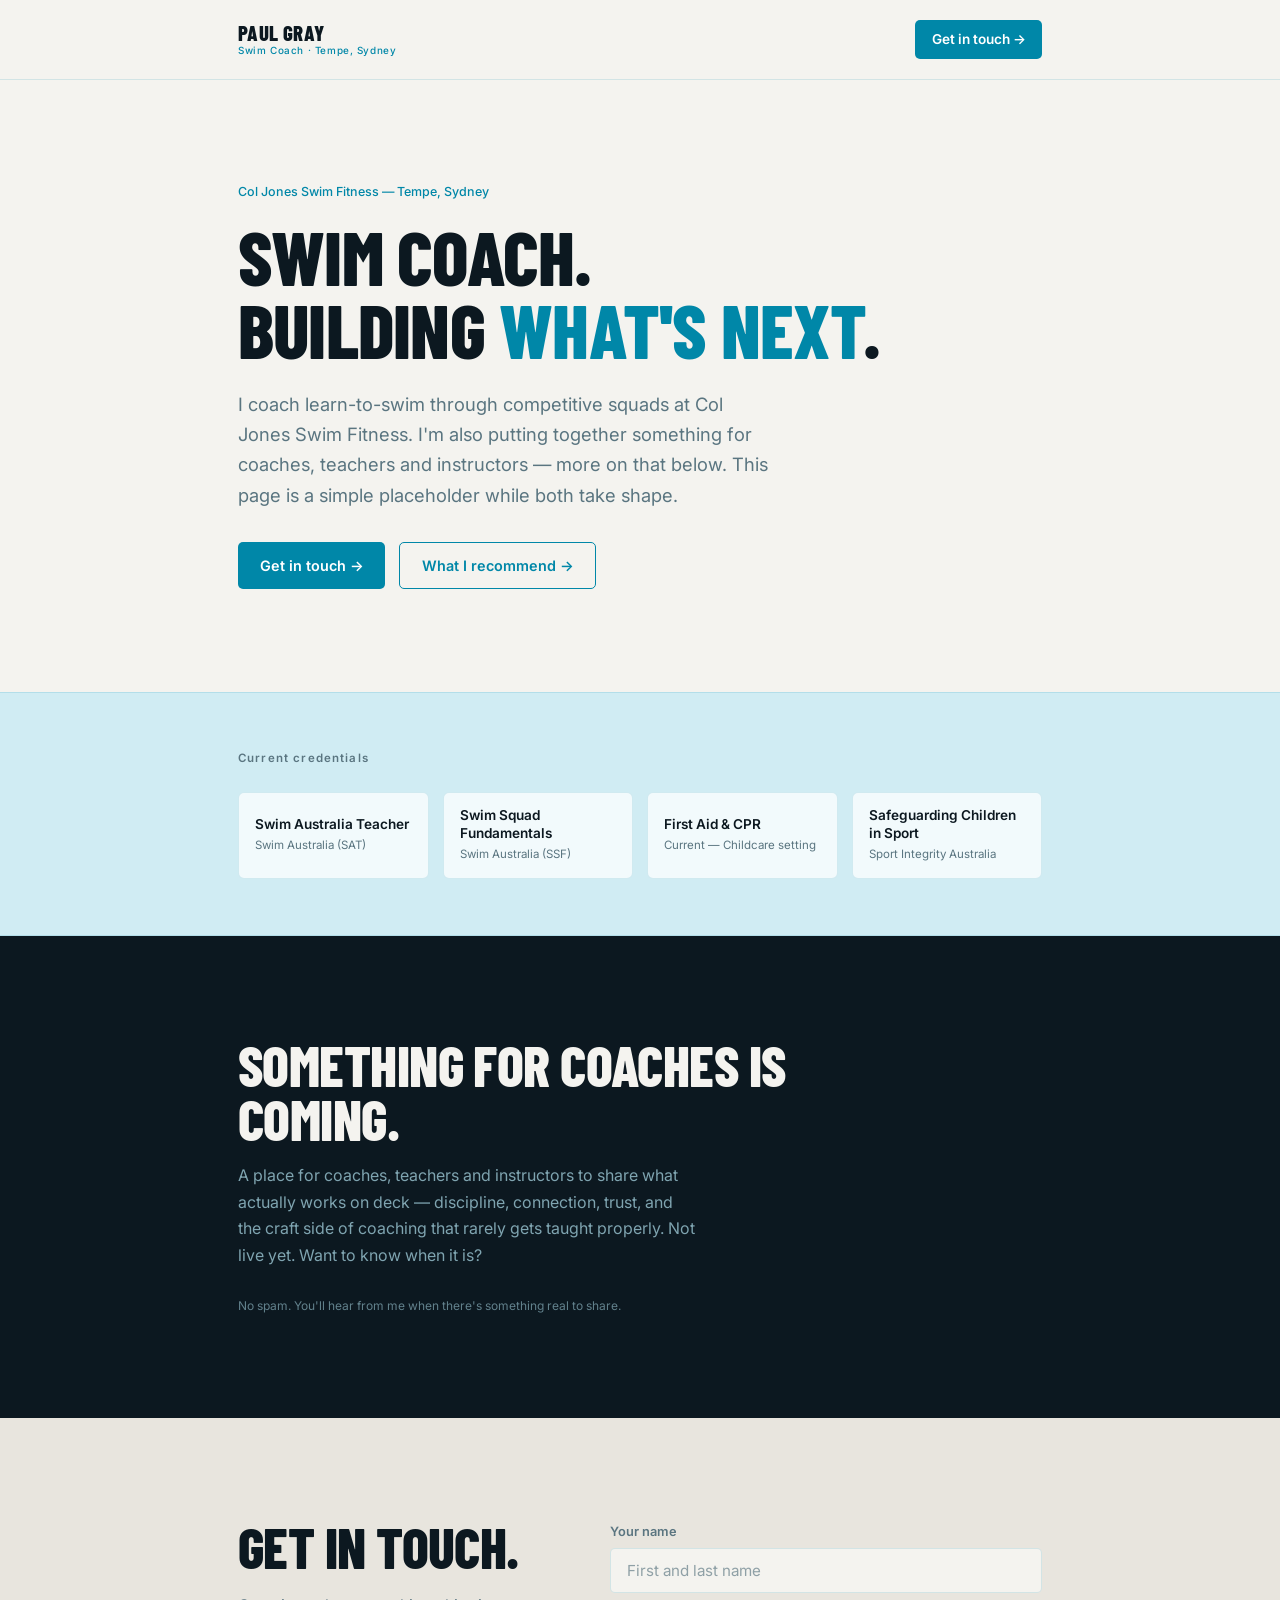
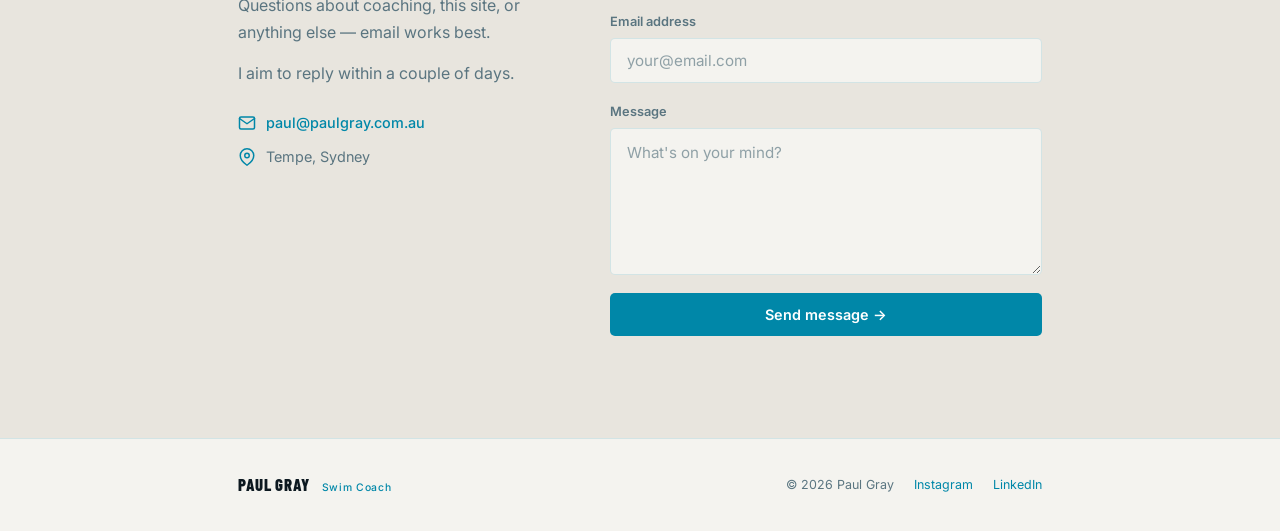
==== index.html @ 5a9e6b8a "Initial commit 🤖 Generated with [Claude Code](https://claude.com/claude-code)  Co-Authored-By: Claud" ====
<!DOCTYPE html>
<html lang="en">
<head>
  <meta charset="UTF-8">
  <meta name="viewport" content="width=device-width, initial-scale=1.0">
  <meta name="description" content="Paul Gray — swim coach at Col Jones Swim Fitness, Tempe, Sydney. Get in touch, or find out about a coach community in the works.">
  <meta name="theme-color" content="#F4F3EF" media="(prefers-color-scheme: light)">
  <meta name="theme-color" content="#0C1820" media="(prefers-color-scheme: dark)">
  <title>Paul Gray | Swim Coach · Tempe, Sydney</title>
  <link rel="preconnect" href="https://fonts.googleapis.com">
  <link rel="preconnect" href="https://fonts.gstatic.com" crossorigin>
  <link href="https://fonts.googleapis.com/css2?family=Barlow+Condensed:wght@700;800&family=Inter:ital,wght@0,400;0,500;0,600;1,400&display=swap" rel="stylesheet">
  <link rel="stylesheet" href="style.css">
</head>
<body>

  <header class="nav" role="banner">
    <div class="container nav__inner">
      <a href="index.html" class="nav__logo" aria-label="Paul Gray — home">
        Paul Gray
        <span>Swim Coach · Tempe, Sydney</span>
      </a>
      <a href="#contact" class="btn btn--primary nav__cta">Get in touch →</a>
    </div>
  </header>

  <main>

    <!-- HERO -->
    <section class="hero" aria-label="Introduction">
      <div class="container">
        <p class="hero__eyebrow">Col Jones Swim Fitness — Tempe, Sydney</p>
        <h1 class="hero__headline">Swim coach.<br>Building <em>what's next</em>.</h1>
        <p class="hero__body">
          I coach learn-to-swim through competitive squads at Col Jones Swim Fitness.
          I'm also putting together something for coaches, teachers and instructors —
          more on that below. This page is a simple placeholder while both take shape.
        </p>
        <div class="hero__actions">
          <a href="#contact" class="btn btn--primary">Get in touch →</a>
          <a href="resources.html" class="btn btn--ghost">What I recommend →</a>
        </div>
      </div>
    </section>

    <!-- CREDENTIALS -->
    <section class="credentials" aria-labelledby="cred-heading">
      <div class="container">
        <p id="cred-heading" class="section-label">Current credentials</p>
        <ul class="credentials__grid" role="list">
          <li class="cred-badge">
            <div>
              <strong class="cred-badge__name">Swim Australia Teacher</strong>
              <span class="cred-badge__issuer">Swim Australia (SAT)</span>
            </div>
          </li>
          <li class="cred-badge">
            <div>
              <strong class="cred-badge__name">Swim Squad Fundamentals</strong>
              <span class="cred-badge__issuer">Swim Australia (SSF)</span>
            </div>
          </li>
          <li class="cred-badge">
            <div>
              <strong class="cred-badge__name">First Aid &amp; CPR</strong>
              <span class="cred-badge__issuer">Current — Childcare setting</span>
            </div>
          </li>
          <li class="cred-badge">
            <div>
              <strong class="cred-badge__name">Safeguarding Children in Sport</strong>
              <span class="cred-badge__issuer">Sport Integrity Australia</span>
            </div>
          </li>
        </ul>
      </div>
    </section>

    <!-- COACH COMMUNITY TEASER -->
    <section class="teaser" id="notify" aria-label="Coach community notice">
      <div class="container">
        <h2 class="teaser__heading">Something for coaches is coming.</h2>
        <p class="teaser__sub">
          A place for coaches, teachers and instructors to share what actually works
          on deck — discipline, connection, trust, and the craft side of coaching that
          rarely gets taught properly. Not live yet. Want to know when it is?
        </p>

        <!--
          CONVERTKIT — WAITLIST FORM
          Create a separate form in ConvertKit (distinct from your newsletter form)
          and tag subscribers "waitlist" so you can message them separately later.
          Swap the data-uid below for that form's embed code.
        -->
        <script async data-uid="REPLACE_WITH_WAITLIST_FORM_UID" src="https://paulgray.kit.com/REPLACE_WITH_WAITLIST_FORM_UID/index.js"></script>

        <p class="teaser__note">No spam. You'll hear from me when there's something real to share.</p>
      </div>
    </section>

    <!-- CONTACT -->
    <section class="contact" id="contact" aria-labelledby="contact-heading">
      <div class="container contact__inner">

        <div class="contact__info">
          <h2 id="contact-heading">Get in touch.</h2>
          <p>Questions about coaching, this site, or anything else — email works best.</p>
          <p>I aim to reply within a couple of days.</p>
          <div class="contact__details">
            <div class="contact__detail">
              <svg viewBox="0 0 24 24" fill="none" stroke="currentColor" stroke-width="2" stroke-linecap="round" stroke-linejoin="round" aria-hidden="true">
                <path d="M4 4h16c1.1 0 2 .9 2 2v12c0 1.1-.9 2-2 2H4c-1.1 0-2-.9-2-2V6c0-1.1.9-2 2-2z"/>
                <polyline points="22,6 12,13 2,6"/>
              </svg>
              <!-- UPDATE: confirm this is the address you want public -->
              <a href="mailto:paul@paulgray.com.au">paul@paulgray.com.au</a>
            </div>
            <div class="contact__detail">
              <svg viewBox="0 0 24 24" fill="none" stroke="currentColor" stroke-width="2" stroke-linecap="round" stroke-linejoin="round" aria-hidden="true">
                <path d="M21 10c0 7-9 13-9 13s-9-6-9-13a9 9 0 0 1 18 0z"/>
                <circle cx="12" cy="10" r="3"/>
              </svg>
              Tempe, Sydney
            </div>
          </div>
        </div>

        <div class="contact__form-wrapper">
          <form class="contact-form" id="contactForm">
            <!-- WEB3FORMS — replace with your real access key from web3forms.com -->
            <input type="hidden" name="access_key" value="REPLACE_WITH_WEB3FORMS_ACCESS_KEY">
            <input type="hidden" name="subject" value="New enquiry from paulgray.com.au">
            <input type="hidden" name="from_name" value="Paul Gray site — contact form">

            <!-- Honeypot: real users never fill this in; bots often do -->
            <input type="checkbox" name="botcheck" class="form-honeypot" tabindex="-1" autocomplete="off">

            <div class="form-row">
              <label class="form-label" for="cf-name">Your name</label>
              <input type="text" id="cf-name" name="name" placeholder="First and last name" required>
            </div>

            <div class="form-row">
              <label class="form-label" for="cf-email">Email address</label>
              <input type="email" id="cf-email" name="email" placeholder="your@email.com" required>
            </div>

            <div class="form-row">
              <label class="form-label" for="cf-message">Message</label>
              <textarea id="cf-message" name="message" rows="5" placeholder="What's on your mind?" required></textarea>
            </div>

            <!--
              CAPTCHA (optional but requested): in your Web3Forms dashboard, open this
              form's settings and enable "hCaptcha". Once enabled, uncomment the two
              lines below — Web3Forms injects the widget automatically via this script.
            -->
            <!-- <script src="https://web3forms.com/client/script.js" async defer></script> -->
            <!-- <div class="h-captcha" data-captcha="true"></div> -->

            <button type="submit" class="btn btn--primary btn--full">Send message →</button>
          </form>
        </div>

      </div>
    </section>

  </main>

  <footer class="footer" role="contentinfo">
    <div class="container footer__inner">
      <p class="footer__logo">PAUL GRAY <span>Swim Coach</span></p>
      <p class="footer__meta">
        <span>© 2026 Paul Gray</span>
        <!-- UPDATE: swap # for real profile URLs -->
        <a href="#" target="_blank" rel="noopener noreferrer">Instagram</a>
        <a href="#" target="_blank" rel="noopener noreferrer">LinkedIn</a>
      </p>
    </div>
  </footer>

  <script>
    // Web3Forms — AJAX submit, no page reload
    const contactForm = document.getElementById('contactForm');
    if (contactForm) {
      contactForm.addEventListener('submit', async (e) => {
        e.preventDefault();
        const submitBtn = contactForm.querySelector('[type="submit"]');
        const originalText = submitBtn.textContent;
        submitBtn.textContent = 'Sending…';
        submitBtn.disabled = true;

        const formData = new FormData(contactForm);
        const object = Object.fromEntries(formData);
        const json = JSON.stringify(object);

        try {
          const res = await fetch('https://api.web3forms.com/submit', {
            method: 'POST',
            headers: { 'Content-Type': 'application/json', Accept: 'application/json' },
            body: json
          });
          const result = await res.json();

          if (result.success) {
            contactForm.closest('.contact__form-wrapper').innerHTML =
              '<div class="form-success-block"><p class="form-success">Got it — I\'ll be in touch soon. 👋</p></div>';
          } else {
            throw new Error(result.message || 'Submission failed');
          }
        } catch (err) {
          submitBtn.textContent = originalText;
          submitBtn.disabled = false;
          alert('Something went wrong — please email directly at paul@paulgray.com.au');
        }
      });
    }
  </script>

</body>
</html>
---- style.css ----
/* ============================================================
   PAUL GRAY — HOLDING SITE — style.css
   Standalone stylesheet for the interim homepage, link-in-bio
   and resources pages. Shares design tokens with the main
   paulgray.com.au site but is kept as its own file so nothing
   here ever touches production styles.
   ============================================================ */

*, *::before, *::after {
  box-sizing: border-box;
  margin: 0;
  padding: 0;
}

/* ── Design Tokens (matches brand system) ──────────────────── */
:root {
  --col-paper:        #F4F3EF;
  --col-ink:          #0C1820;
  --col-water:        #0087A8;
  --col-water-hover:  #006888;
  --col-water-light:  #D0ECF3;
  --col-muted:        #5A7580;
  --col-surface:      #E8E5DE;
  --col-border:       rgba(0, 135, 168, 0.14);

  --col-dark-bg:      #0C1820;
  --col-dark-text:    #F4F3EF;
  --col-dark-muted:   #7FA4B0;
  --col-dark-border:  rgba(255, 255, 255, 0.12);
  --col-dark-input:   rgba(255, 255, 255, 0.09);

  --font-display: 'Barlow Condensed', sans-serif;
  --font-body:    'Inter', sans-serif;

  --gutter:    clamp(1.25rem, 5vw, 3rem);
  --section-v: clamp(3.5rem, 8vw, 6.5rem);
  --max-width: 900px;

  --ease-out: cubic-bezier(0.16, 1, 0.3, 1);
}

@media (prefers-color-scheme: dark) {
  :root {
    --col-paper:       #0C1820;
    --col-ink:         #EEF1EE;
    --col-water:       #00B8D9;
    --col-water-hover: #0095B0;
    --col-water-light: #0D2232;
    --col-muted:       #7AA4B0;
    --col-surface:     #131E28;
    --col-border:      rgba(0, 184, 217, 0.18);
    --col-dark-bg:     #162330;
    --col-dark-muted:  #7AA4B0;
  }
}

@media (prefers-reduced-motion: reduce) {
  * { animation-duration: 0.01ms !important; transition-duration: 0.01ms !important; }
}

html { scroll-behavior: smooth; color-scheme: light dark; }

body {
  font-family: var(--font-body);
  font-size: clamp(0.95rem, 1.5vw, 1.05rem);
  line-height: 1.65;
  color: var(--col-ink);
  background-color: var(--col-paper);
  -webkit-font-smoothing: antialiased;
  -moz-osx-font-smoothing: grayscale;
}

img, svg { display: block; max-width: 100%; }
a { color: inherit; }

.container {
  width: 100%;
  max-width: var(--max-width);
  margin-inline: auto;
  padding-inline: var(--gutter);
}

.section-label {
  font-size: 0.72rem;
  font-weight: 600;
  letter-spacing: 0.1em;
  color: var(--col-muted);
  margin-bottom: 1.5rem;
}

.form-honeypot { display: none; }

/* ── Buttons ────────────────────────────────────────────────── */
.btn {
  display: inline-flex;
  align-items: center;
  gap: 0.35em;
  padding: 0.75em 1.5em;
  font-family: var(--font-body);
  font-size: 0.9rem;
  font-weight: 600;
  text-decoration: none;
  border: none;
  border-radius: 5px;
  cursor: pointer;
  white-space: nowrap;
  transition: background-color 0.2s var(--ease-out), color 0.2s var(--ease-out),
    transform 0.15s var(--ease-out), border-color 0.2s var(--ease-out);
}
.btn:focus-visible { outline: 2px solid var(--col-water); outline-offset: 3px; }
.btn--primary { background-color: var(--col-water); color: #fff; }
.btn--primary:hover { background-color: var(--col-water-hover); transform: translateY(-1px); }
.btn--primary:active { transform: translateY(0); }
.btn--ghost { background-color: transparent; color: var(--col-water); border: 1.5px solid var(--col-water); }
.btn--ghost:hover { background-color: var(--col-water); color: #fff; }
.btn--full { width: 100%; justify-content: center; padding-block: 0.9em; }

/* ── Lane rope divider ──────────────────────────────────────── */
.lane-rope { position: relative; width: 100%; height: 22px; margin-block: clamp(2rem, 5vw, 3.5rem); }
.lane-rope::before {
  content: ''; position: absolute; inset-inline: 0; top: 50%; height: 1.5px;
  background: var(--col-water); opacity: 0.3; transform: translateY(-50%);
}
.lane-rope::after {
  content: ''; position: absolute; inset: 0;
  background-image: radial-gradient(circle, var(--col-water) 4.5px, transparent 4.5px);
  background-size: 36px 22px; background-repeat: repeat-x; background-position: 0 50%;
}

/* ── Nav ────────────────────────────────────────────────────── */
.nav {
  border-bottom: 1px solid var(--col-border);
}
.nav__inner {
  display: flex; align-items: center; justify-content: space-between; padding-block: 1.25rem;
}
.nav__logo {
  font-family: var(--font-display); font-size: 1.3rem; font-weight: 800;
  letter-spacing: 0.02em; text-transform: uppercase; text-decoration: none;
  color: var(--col-ink); line-height: 1;
}
.nav__logo span {
  display: block; font-family: var(--font-body); font-size: 0.62rem; font-weight: 500;
  letter-spacing: 0.06em; color: var(--col-water); margin-top: 3px; text-transform: none;
}
.nav__cta { font-size: 0.85rem; padding: 0.6em 1.2em; }

/* ── Hero ───────────────────────────────────────────────────── */
.hero { padding-block: var(--section-v); }
.hero__eyebrow {
  font-size: 0.78rem; font-weight: 500; color: var(--col-water); margin-bottom: 1.1rem;
}
.hero__headline {
  font-family: var(--font-display); font-size: clamp(2.5rem, 8vw, 4.75rem);
  font-weight: 800; line-height: 0.95; letter-spacing: -0.01em; text-transform: uppercase;
  color: var(--col-ink); margin-bottom: 1.5rem;
}
.hero__headline em { font-style: normal; color: var(--col-water); }
.hero__body { max-width: 540px; font-size: clamp(1rem, 2vw, 1.15rem); color: var(--col-muted); margin-bottom: 2rem; }
.hero__actions { display: flex; flex-wrap: wrap; gap: 0.875rem; }

/* ── Credentials strip ──────────────────────────────────────── */
.credentials {
  padding-block: clamp(2.5rem, 5vw, 3.5rem);
  background-color: var(--col-water-light);
  border-top: 1px solid var(--col-border);
  border-bottom: 1px solid var(--col-border);
}
.credentials__grid {
  display: grid; grid-template-columns: repeat(auto-fit, minmax(190px, 1fr));
  gap: 0.875rem; list-style: none;
}
.cred-badge {
  display: flex; align-items: center; gap: 0.75rem; padding: 0.9rem 1rem;
  background: rgba(255, 255, 255, 0.72); border: 1px solid var(--col-border); border-radius: 6px;
}
@media (prefers-color-scheme: dark) { .cred-badge { background: rgba(12, 24, 32, 0.7); } }
.cred-badge__name { display: block; font-size: 0.85rem; font-weight: 600; color: var(--col-ink); line-height: 1.3; }
.cred-badge__issuer { display: block; font-size: 0.72rem; color: var(--col-muted); margin-top: 2px; }

/* ── Teaser (dark strip — coach community notice) ─────────────── */
.teaser { padding-block: var(--section-v); background-color: var(--col-dark-bg); color: var(--col-dark-text); }
@media (prefers-color-scheme: dark) { .teaser { background-color: #0A2030; } }
.teaser__heading {
  font-family: var(--font-display); font-size: clamp(2rem, 6vw, 3.5rem); font-weight: 800;
  text-transform: uppercase; letter-spacing: -0.01em; line-height: 0.95; margin-bottom: 1.1rem; max-width: 560px;
}
.teaser__sub { font-size: 1rem; color: var(--col-dark-muted); max-width: 460px; line-height: 1.65; margin-bottom: 1.75rem; }
.teaser__note { margin-top: 1rem; font-size: 0.75rem; color: var(--col-dark-muted); opacity: 0.75; }

/* ── Contact ────────────────────────────────────────────────── */
.contact { padding-block: var(--section-v); background: var(--col-surface); }
.contact__inner { display: grid; grid-template-columns: 1fr; gap: clamp(2.5rem, 5vw, 4rem); align-items: start; }
@media (min-width: 700px) { .contact__inner { grid-template-columns: 5fr 7fr; } }
.contact__info h2 {
  font-family: var(--font-display); font-size: clamp(2.25rem, 6vw, 3.5rem); font-weight: 800;
  text-transform: uppercase; letter-spacing: -0.01em; line-height: 0.92; color: var(--col-ink); margin-bottom: 1.25rem;
}
.contact__info p { font-size: 1rem; color: var(--col-muted); line-height: 1.7; margin-bottom: 0.85rem; }
.contact__details { margin-top: 1.5rem; display: flex; flex-direction: column; gap: 0.65rem; }
.contact__detail { display: flex; align-items: center; gap: 0.625rem; font-size: 0.9rem; color: var(--col-muted); }
.contact__detail svg { flex-shrink: 0; width: 18px; height: 18px; color: var(--col-water); }
.contact__detail a { color: var(--col-water); text-decoration: none; font-weight: 500; }
.contact__detail a:hover { text-decoration: underline; }

.contact-form { display: flex; flex-direction: column; gap: 1.1rem; }
.form-row { display: flex; flex-direction: column; gap: 0.375rem; }
.form-label { font-size: 0.8rem; font-weight: 600; color: var(--col-muted); }
.contact-form input, .contact-form textarea {
  width: 100%; padding: 0.8em 1em; background: var(--col-paper); border: 1.5px solid var(--col-border);
  border-radius: 5px; font-family: var(--font-body); font-size: 0.95rem; color: var(--col-ink);
  outline: none; transition: border-color 0.2s var(--ease-out); -webkit-appearance: none;
}
@media (prefers-color-scheme: dark) {
  .contact-form input, .contact-form textarea { background: var(--col-dark-bg); border-color: rgba(0, 184, 217, 0.2); }
}
.contact-form input::placeholder, .contact-form textarea::placeholder { color: var(--col-muted); opacity: 0.65; }
.contact-form input:focus, .contact-form textarea:focus { border-color: var(--col-water); }
.contact-form textarea { resize: vertical; min-height: 120px; line-height: 1.6; }
.form-success { font-size: 1rem; color: var(--col-water); font-weight: 500; }
.form-success-block { padding: 1.5rem 0; }

/* ── Footer ─────────────────────────────────────────────────── */
.footer { padding-block: 2rem; border-top: 1px solid var(--col-border); }
.footer__inner { display: flex; flex-wrap: wrap; align-items: center; justify-content: space-between; gap: 0.875rem; }
.footer__logo { font-family: var(--font-display); font-size: 1.05rem; font-weight: 800; text-transform: uppercase; letter-spacing: 0.04em; color: var(--col-ink); }
.footer__logo span { font-family: var(--font-body); font-size: 0.65rem; font-weight: 500; color: var(--col-water); margin-left: 0.5rem; text-transform: none; }
.footer__meta { display: flex; flex-wrap: wrap; gap: 1.25rem; font-size: 0.78rem; color: var(--col-muted); }
.footer__meta a { color: var(--col-water); text-decoration: none; }
.footer__meta a:hover { text-decoration: underline; }

/* ============================================================
   LINK-IN-BIO PAGE
   ============================================================ */
.bio-page { min-height: 100svh; display: flex; align-items: center; }
.bio { width: 100%; max-width: 420px; margin-inline: auto; padding: var(--gutter); text-align: center; }
.bio__avatar {
  width: 88px; height: 88px; border-radius: 50%; object-fit: cover;
  margin-inline: auto; margin-bottom: 1.25rem; border: 2px solid var(--col-water-light);
}
.bio__name {
  font-family: var(--font-display); font-size: 2rem; font-weight: 800; text-transform: uppercase;
  letter-spacing: -0.01em; color: var(--col-ink);
}
.bio__tag { font-size: 0.9rem; color: var(--col-muted); margin-top: 0.35rem; margin-bottom: 2rem; }

.link-list { display: flex; flex-direction: column; gap: 0.75rem; }
.link-item {
  display: flex; align-items: center; justify-content: center; gap: 0.4em;
  padding: 0.95em 1.25em; border-radius: 8px; font-size: 0.95rem; font-weight: 600;
  text-decoration: none; border: 1.5px solid var(--col-border); color: var(--col-ink);
  background: var(--col-surface);
  transition: transform 0.15s var(--ease-out), border-color 0.2s var(--ease-out), background-color 0.2s var(--ease-out);
}
.link-item:hover { transform: translateY(-1px); border-color: var(--col-water); }
.link-item:focus-visible { outline: 2px solid var(--col-water); outline-offset: 2px; }
.link-item--primary { background: var(--col-water); color: #fff; border-color: var(--col-water); }
.link-item--primary:hover { background: var(--col-water-hover); }
.link-item--accent { background: var(--col-dark-bg); color: var(--col-dark-text); border-color: var(--col-dark-bg); }
.link-item--accent:hover { background: #16232e; }

.social-row { display: flex; justify-content: center; gap: 1.25rem; margin-top: 2rem; }
.social-row a {
  display: flex; align-items: center; justify-content: center; width: 38px; height: 38px;
  border-radius: 50%; color: var(--col-muted); transition: color 0.2s, background-color 0.2s;
}
.social-row a:hover { color: var(--col-water); background: var(--col-water-light); }
.social-row svg { width: 19px; height: 19px; }

.bio__footnote { margin-top: 2.5rem; font-size: 0.72rem; color: var(--col-muted); opacity: 0.7; }

/* ============================================================
   RESOURCES PAGE
   ============================================================ */
.resources { padding-block: var(--section-v); }
.resources__header { margin-bottom: clamp(2rem, 5vw, 3rem); }
.resources__header h1 {
  font-family: var(--font-display); font-size: clamp(2.25rem, 6vw, 3.5rem); font-weight: 800;
  text-transform: uppercase; letter-spacing: -0.01em; line-height: 0.95; color: var(--col-ink); margin-bottom: 1rem;
}
.resources__header p { font-size: 1rem; color: var(--col-muted); max-width: 520px; line-height: 1.65; }

.resource-group { margin-bottom: clamp(2rem, 4vw, 3rem); }
.resource-group h2 {
  font-family: var(--font-display); font-size: 1.35rem; font-weight: 800; text-transform: uppercase;
  letter-spacing: 0.01em; color: var(--col-water); margin-bottom: 1rem; padding-bottom: 0.6rem;
  border-bottom: 1px solid var(--col-border);
}
.resource-list { display: flex; flex-direction: column; gap: 0.9rem; }
.resource-item {
  display: flex; flex-wrap: wrap; align-items: baseline; justify-content: space-between; gap: 0.5rem 1rem;
  padding: 0.9rem 1.1rem; background: var(--col-surface); border-radius: 6px;
}
.resource-item__text { flex: 1; min-width: 220px; }
.resource-item__name { font-weight: 600; color: var(--col-ink); font-size: 0.95rem; }
.resource-item__note { display: block; font-size: 0.85rem; color: var(--col-muted); margin-top: 0.15rem; }
.resource-item__link {
  font-size: 0.82rem; font-weight: 600; color: var(--col-water); text-decoration: none; white-space: nowrap;
}
.resource-item__link:hover { text-decoration: underline; }

/* ── Mobile refinements ─────────────────────────────────────── */
@media (max-width: 480px) {
  .hero__actions { flex-direction: column; align-items: stretch; }
  .credentials__grid { grid-template-columns: 1fr; }
  .resource-item { flex-direction: column; align-items: flex-start; }
}
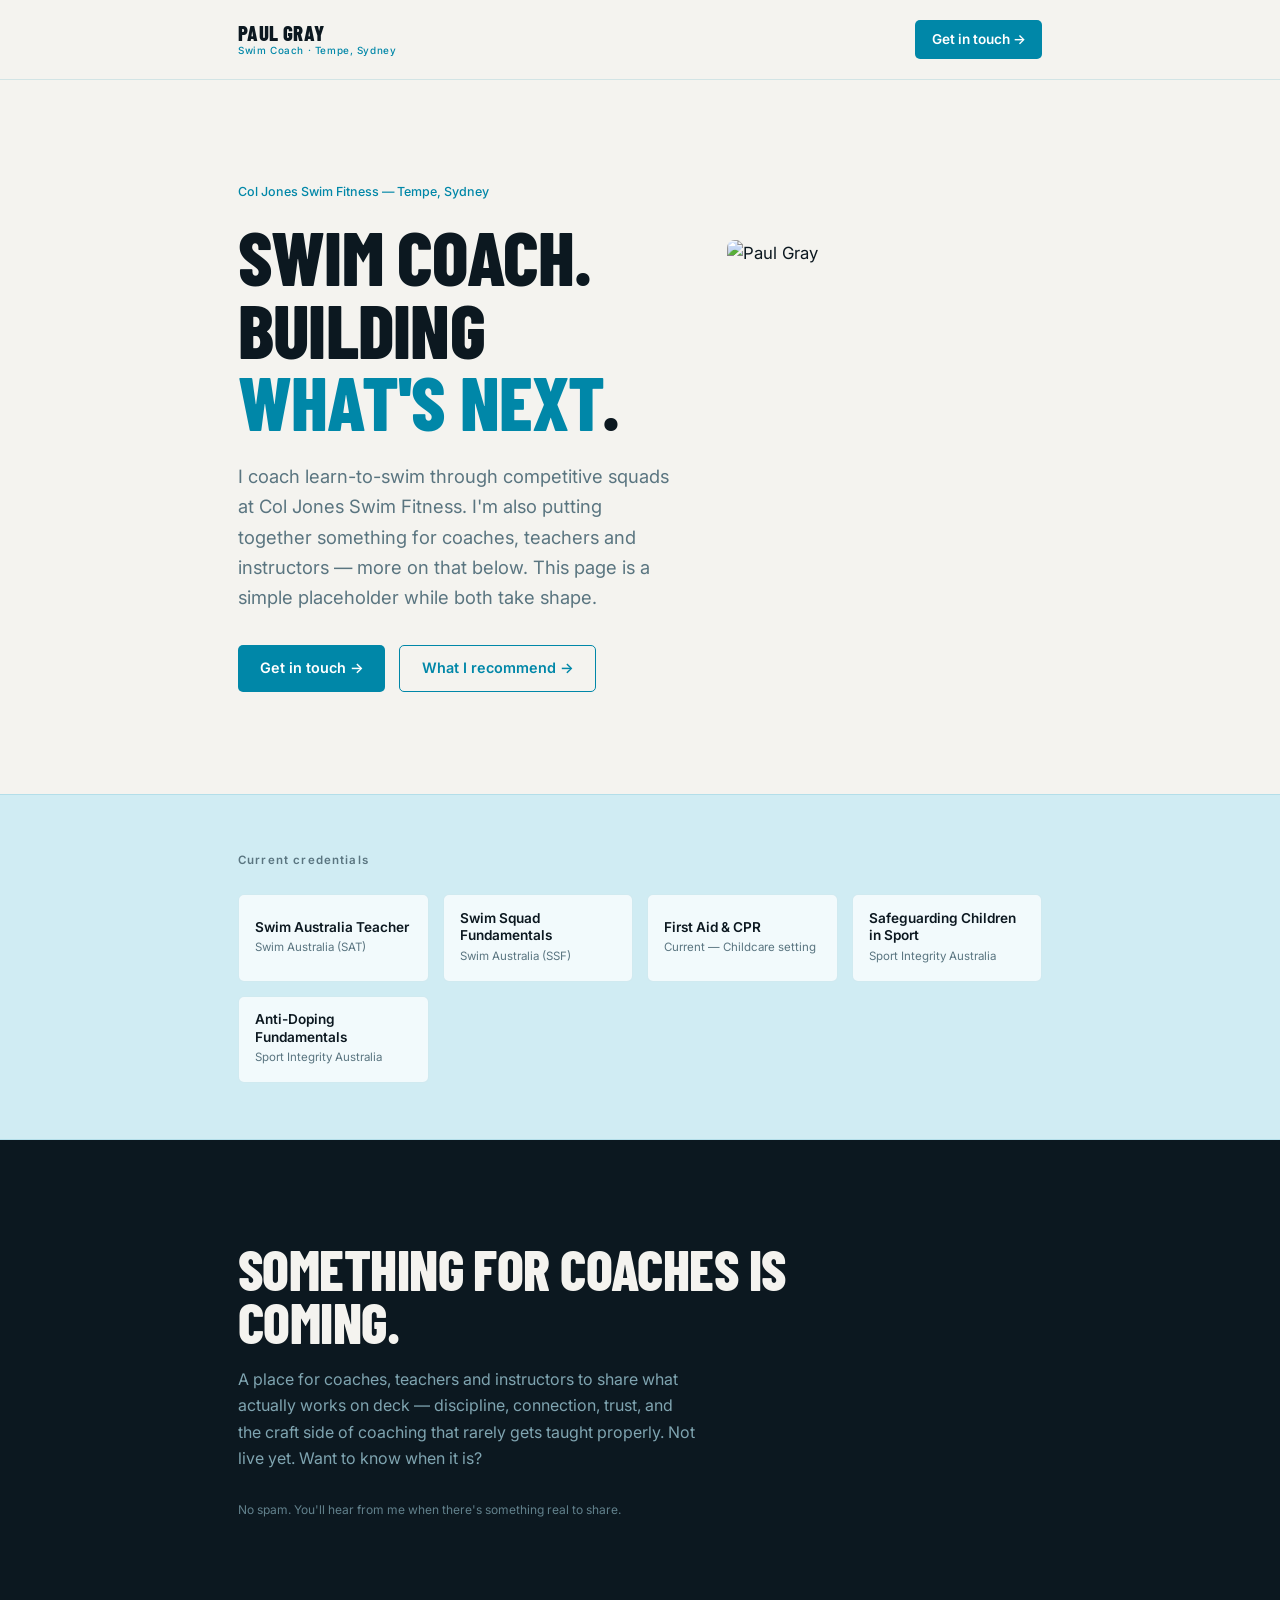
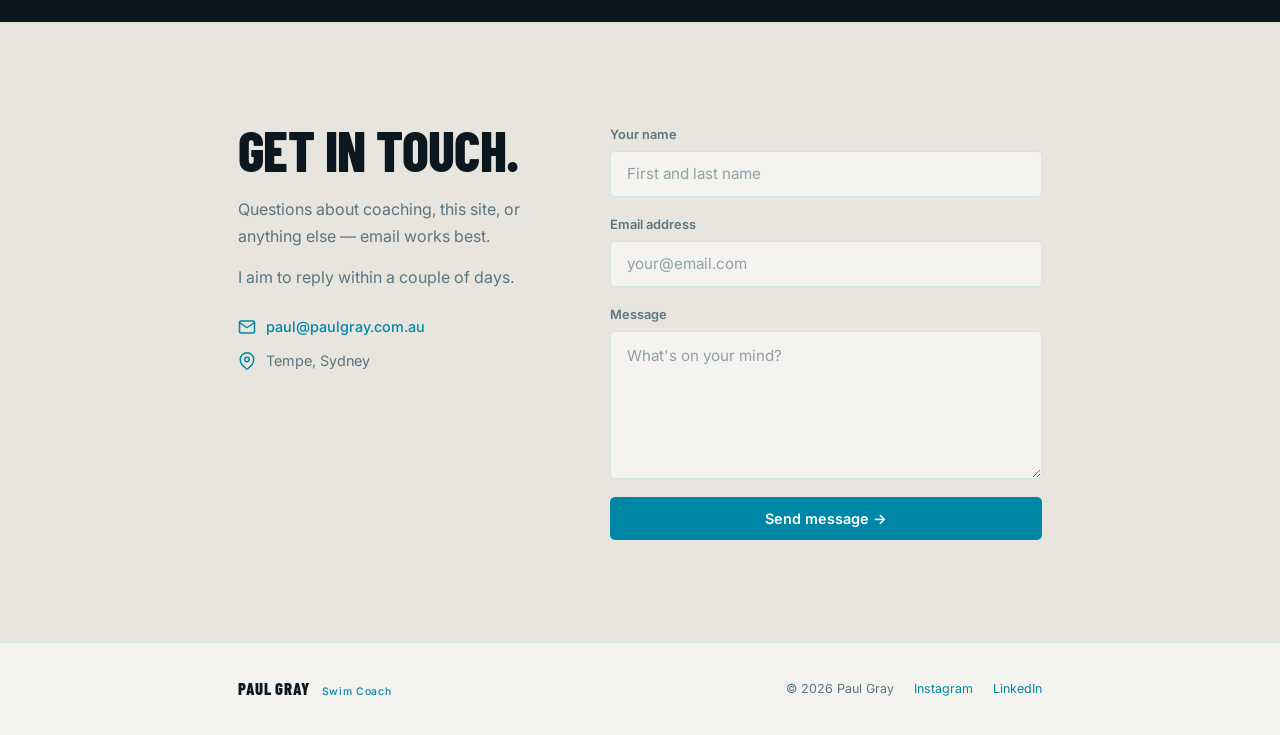
==== commit e7b17fb2: "Update 1" ====
--- a/index.html
+++ b/index.html
@@ -28,18 +28,21 @@
 
     <!-- HERO -->
     <section class="hero" aria-label="Introduction">
-      <div class="container">
-        <p class="hero__eyebrow">Col Jones Swim Fitness — Tempe, Sydney</p>
-        <h1 class="hero__headline">Swim coach.<br>Building <em>what's next</em>.</h1>
-        <p class="hero__body">
-          I coach learn-to-swim through competitive squads at Col Jones Swim Fitness.
-          I'm also putting together something for coaches, teachers and instructors —
-          more on that below. This page is a simple placeholder while both take shape.
-        </p>
-        <div class="hero__actions">
-          <a href="#contact" class="btn btn--primary">Get in touch →</a>
-          <a href="resources.html" class="btn btn--ghost">What I recommend →</a>
+      <div class="container hero__inner">
+        <div>
+          <p class="hero__eyebrow">Col Jones Swim Fitness — Tempe, Sydney</p>
+          <h1 class="hero__headline">Swim coach.<br>Building <em>what's next</em>.</h1>
+          <p class="hero__body">
+            I coach learn-to-swim through competitive squads at Col Jones Swim Fitness.
+            I'm also putting together something for coaches, teachers and instructors —
+            more on that below. This page is a simple placeholder while both take shape.
+          </p>
+          <div class="hero__actions">
+            <a href="#contact" class="btn btn--primary">Get in touch →</a>
+            <a href="resources.html" class="btn btn--ghost">What I recommend →</a>
+          </div>
         </div>
+        <img class="hero__image" src="https://res.cloudinary.com/dr6ncein2/image/upload/v1755639415/Paul_-_Profile_Pic_iuzzfz.webp" alt="Paul Gray">
       </div>
     </section>
 
@@ -69,6 +72,12 @@
           <li class="cred-badge">
             <div>
               <strong class="cred-badge__name">Safeguarding Children in Sport</strong>
+              <span class="cred-badge__issuer">Sport Integrity Australia</span>
+            </div>
+          </li>
+          <li class="cred-badge">
+            <div>
+              <strong class="cred-badge__name">Anti-Doping Fundamentals</strong>
               <span class="cred-badge__issuer">Sport Integrity Australia</span>
             </div>
           </li>
@@ -218,4 +227,4 @@
   </script>
 
 </body>
-</html>
+</html>
--- a/style.css
+++ b/style.css
@@ -147,6 +147,17 @@
 
 /* ── Hero ───────────────────────────────────────────────────── */
 .hero { padding-block: var(--section-v); }
+.hero__inner {
+  display: grid; grid-template-columns: 1fr; gap: clamp(2rem, 5vw, 3rem); align-items: center;
+}
+@media (min-width: 700px) {
+  .hero__inner { grid-template-columns: 7fr 5fr; }
+}
+.hero__image {
+  width: 100%; max-width: 320px; aspect-ratio: 4 / 5; object-fit: cover; border-radius: 8px;
+  margin-inline: auto;
+}
+@media (min-width: 700px) { .hero__image { margin-inline: 0; max-width: none; } }
 .hero__eyebrow {
   font-size: 0.78rem; font-weight: 500; color: var(--col-water); margin-bottom: 1.1rem;
 }
@@ -156,7 +167,7 @@
   color: var(--col-ink); margin-bottom: 1.5rem;
 }
 .hero__headline em { font-style: normal; color: var(--col-water); }
-.hero__body { max-width: 540px; font-size: clamp(1rem, 2vw, 1.15rem); color: var(--col-muted); margin-bottom: 2rem; }
+.hero__body { max-width: 480px; font-size: clamp(1rem, 2vw, 1.15rem); color: var(--col-muted); margin-bottom: 2rem; }
 .hero__actions { display: flex; flex-wrap: wrap; gap: 0.875rem; }
 
 /* ── Credentials strip ──────────────────────────────────────── */
@@ -304,4 +315,4 @@
   .hero__actions { flex-direction: column; align-items: stretch; }
   .credentials__grid { grid-template-columns: 1fr; }
   .resource-item { flex-direction: column; align-items: flex-start; }
-}
+}
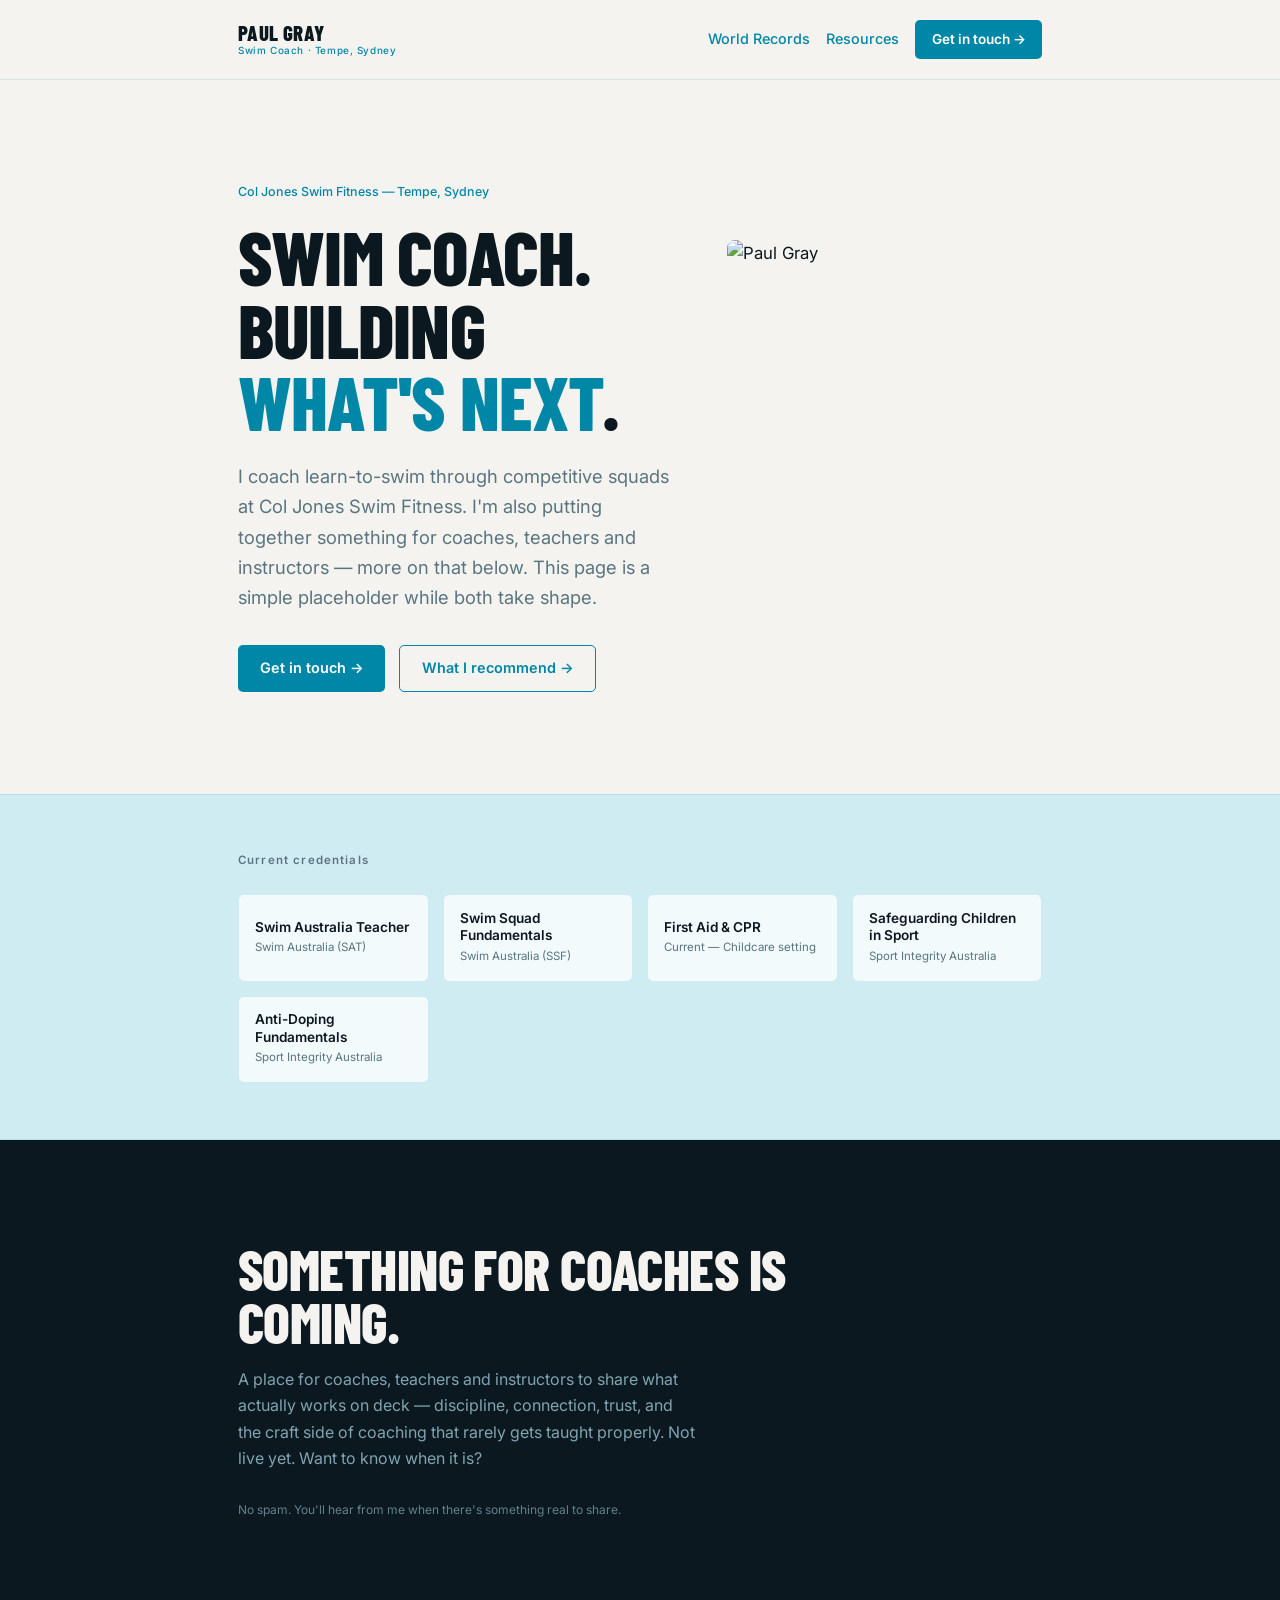
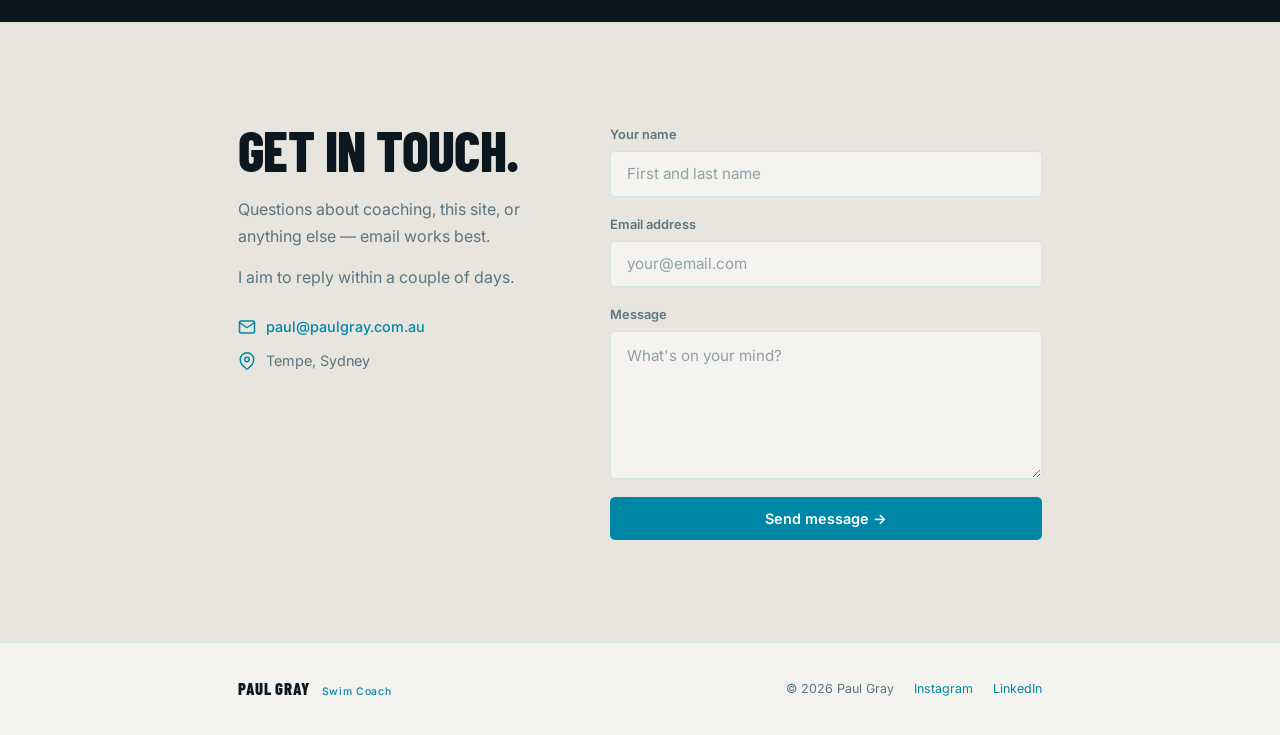
==== commit a52c88de: "Add World Records page and update navigation - Added records.html with swimming world records - Upda" ====
--- a/index.html
+++ b/index.html
@@ -20,7 +20,11 @@
         Paul Gray
         <span>Swim Coach · Tempe, Sydney</span>
       </a>
-      <a href="#contact" class="btn btn--primary nav__cta">Get in touch →</a>
+      <nav style="display: flex; gap: 1rem; align-items: center;">
+        <a href="records.html" style="color: var(--col-water); text-decoration: none; font-size: 0.9rem; font-weight: 500;">World Records</a>
+        <a href="resources.html" style="color: var(--col-water); text-decoration: none; font-size: 0.9rem; font-weight: 500;">Resources</a>
+        <a href="#contact" class="btn btn--primary nav__cta">Get in touch →</a>
+      </nav>
     </div>
   </header>
 
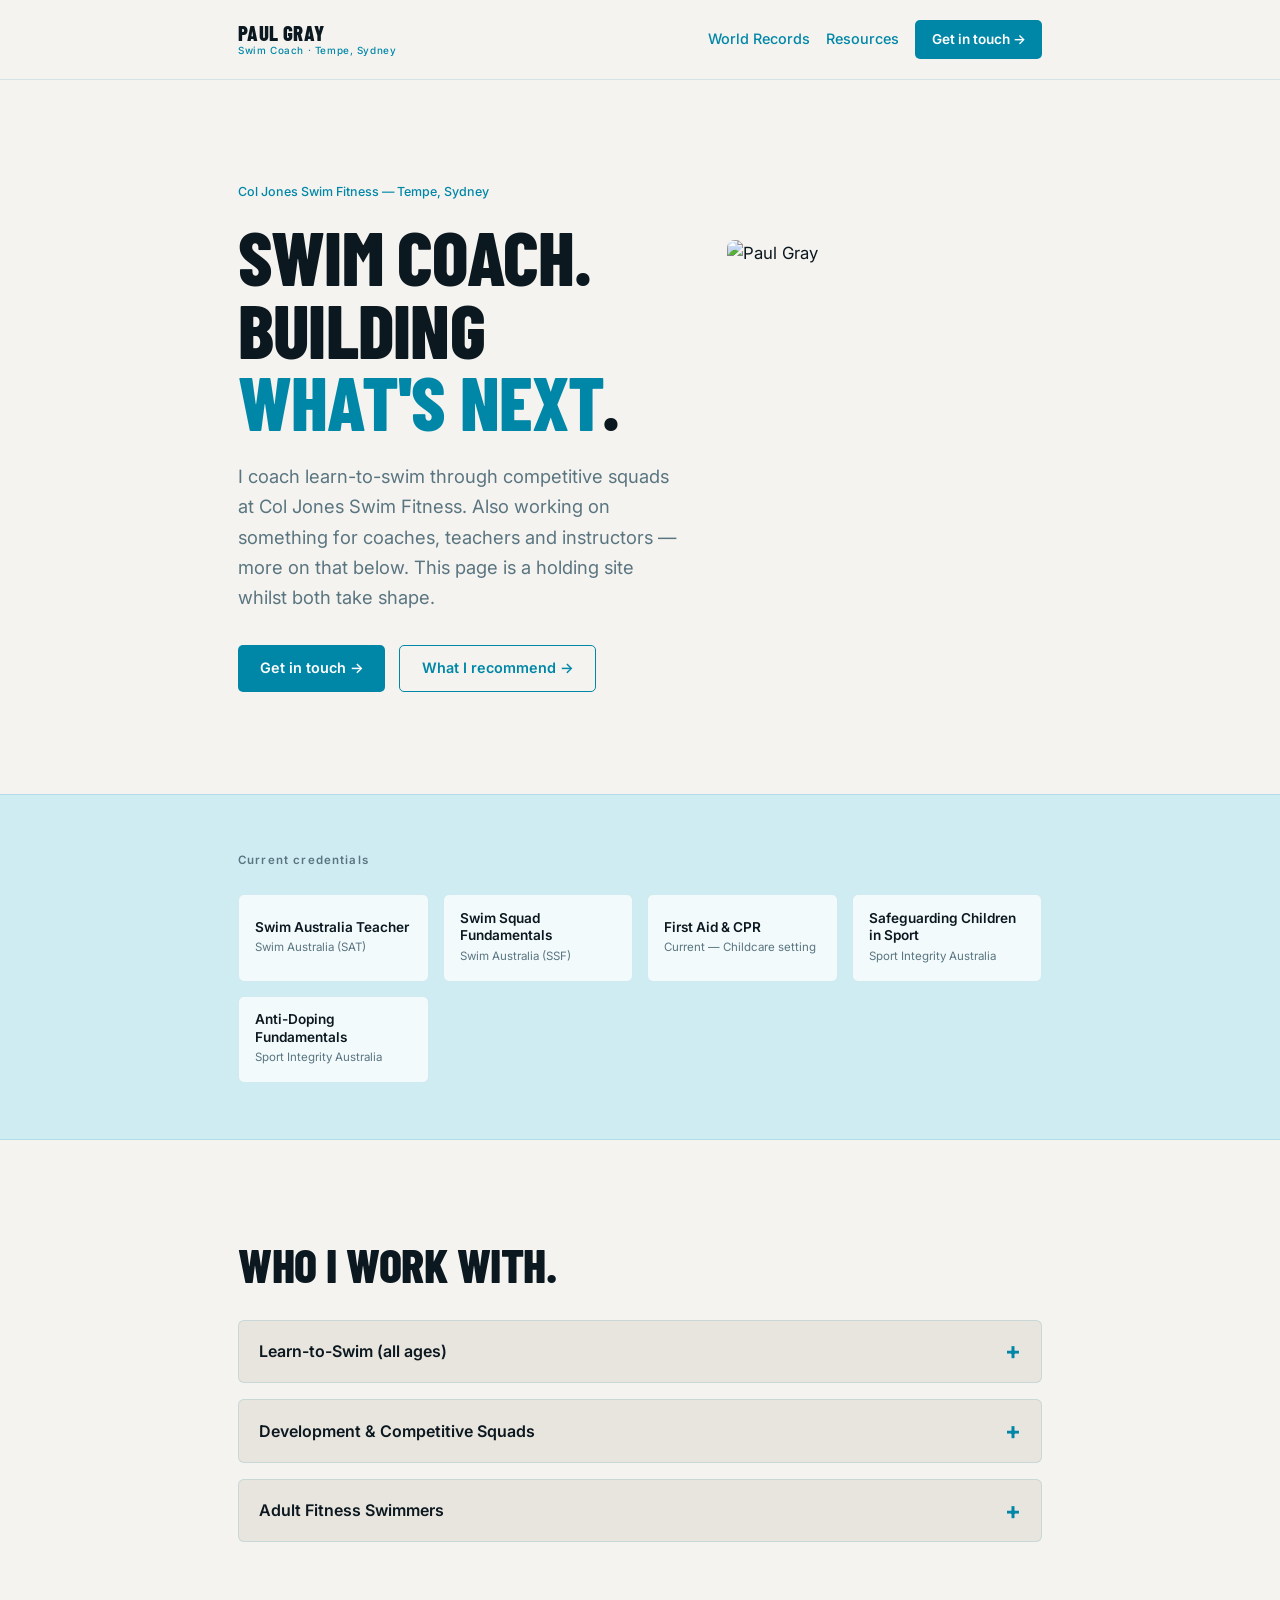
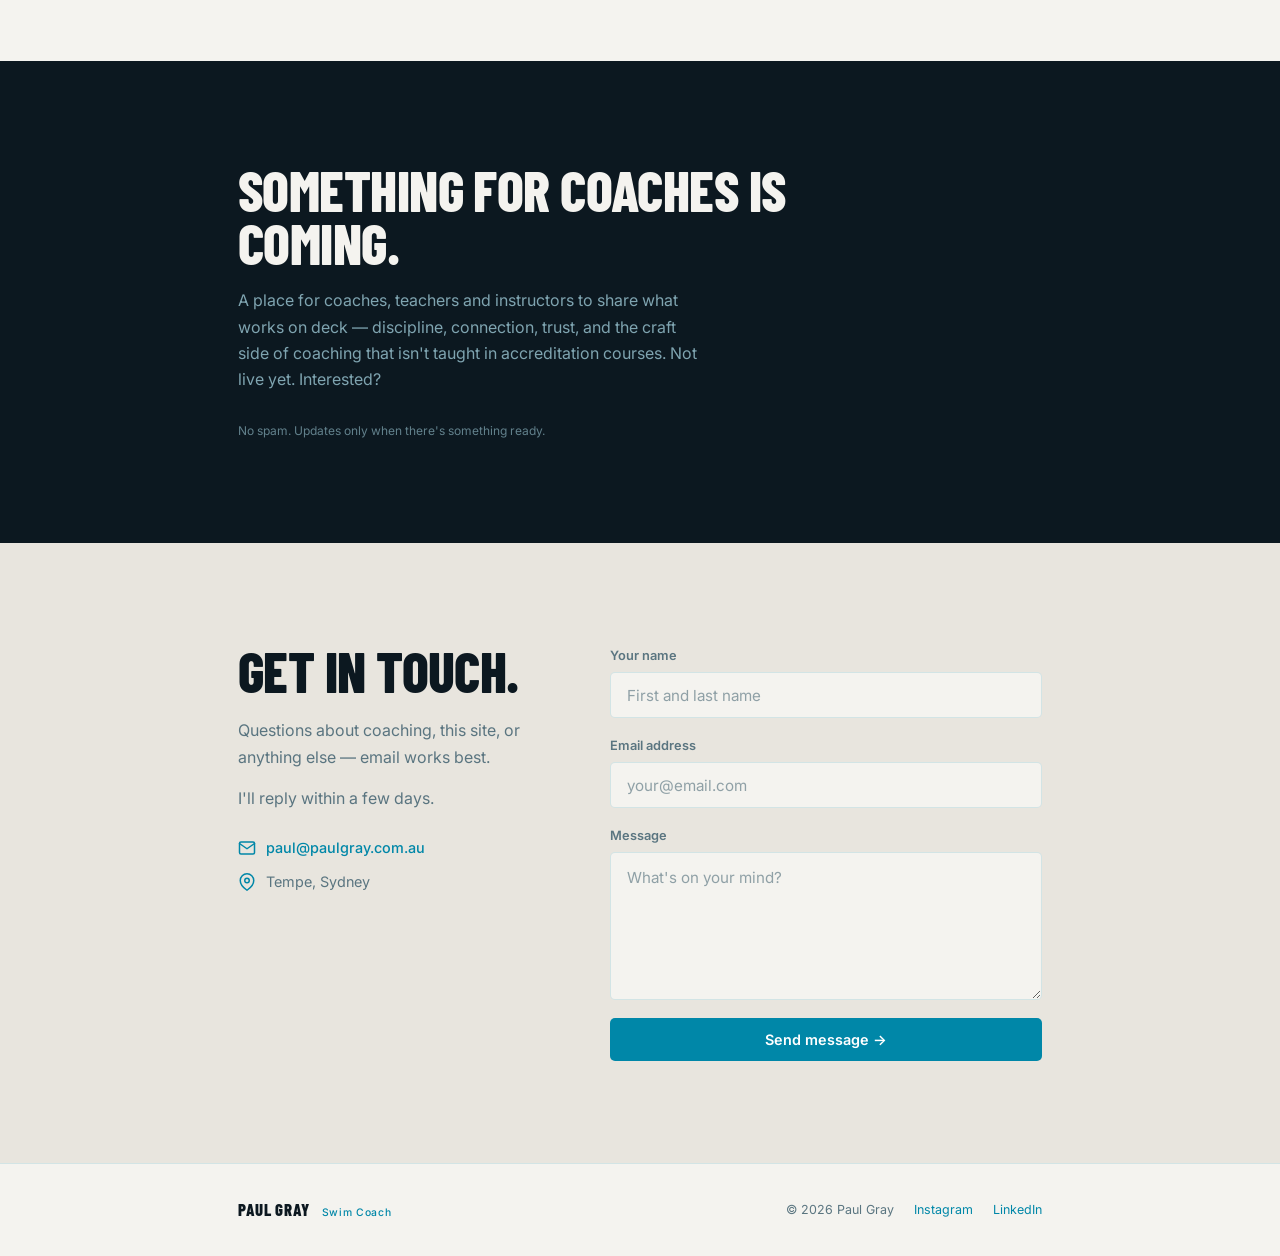
==== commit eba8a723: "Refine site language and add interactive elements - Changed language from en to en-AU (British Engli" ====
--- a/index.html
+++ b/index.html
@@ -1,5 +1,5 @@
 <!DOCTYPE html>
-<html lang="en">
+<html lang="en-AU">
 <head>
   <meta charset="UTF-8">
   <meta name="viewport" content="width=device-width, initial-scale=1.0">
@@ -38,8 +38,8 @@
           <h1 class="hero__headline">Swim coach.<br>Building <em>what's next</em>.</h1>
           <p class="hero__body">
             I coach learn-to-swim through competitive squads at Col Jones Swim Fitness.
-            I'm also putting together something for coaches, teachers and instructors —
-            more on that below. This page is a simple placeholder while both take shape.
+            Also working on something for coaches, teachers and instructors —
+            more on that below. This page is a holding site whilst both take shape.
           </p>
           <div class="hero__actions">
             <a href="#contact" class="btn btn--primary">Get in touch →</a>
@@ -89,25 +89,47 @@
       </div>
     </section>
 
+    <!-- WHO I WORK WITH -->
+    <section style="padding-block: var(--section-v);">
+      <div class="container">
+        <h2 style="font-family: var(--font-display); font-size: clamp(2rem, 5vw, 3rem); font-weight: 800; text-transform: uppercase; letter-spacing: -0.01em; line-height: 0.95; margin-bottom: 2rem;">Who I work with.</h2>
+
+        <details class="accordion-item">
+          <summary class="accordion-header">Learn-to-Swim (all ages)</summary>
+          <div class="accordion-content">
+            <p>From water familiarisation through to confident freestyle, backstroke, breaststroke and butterfly. I work with children and adults at all stages — whether it's your first time in the pool or you're refining technique after years away.</p>
+          </div>
+        </details>
+
+        <details class="accordion-item">
+          <summary class="accordion-header">Development &amp; Competitive Squads</summary>
+          <div class="accordion-content">
+            <p>Training swimmers who are moving into club competition or already racing at state and national level. Focus on building proper stroke mechanics, race strategy, and the mental side of performance under pressure.</p>
+          </div>
+        </details>
+
+        <details class="accordion-item">
+          <summary class="accordion-header">Adult Fitness Swimmers</summary>
+          <div class="accordion-content">
+            <p>Structured sessions for adults training for fitness, triathlons, or ocean swims. Emphasis on sustainable technique, injury prevention, and progressive training loads that fit around work and life.</p>
+          </div>
+        </details>
+      </div>
+    </section>
+
     <!-- COACH COMMUNITY TEASER -->
     <section class="teaser" id="notify" aria-label="Coach community notice">
       <div class="container">
         <h2 class="teaser__heading">Something for coaches is coming.</h2>
         <p class="teaser__sub">
-          A place for coaches, teachers and instructors to share what actually works
+          A place for coaches, teachers and instructors to share what works
           on deck — discipline, connection, trust, and the craft side of coaching that
-          rarely gets taught properly. Not live yet. Want to know when it is?
+          isn't taught in accreditation courses. Not live yet. Interested?
         </p>
 
-        <!--
-          CONVERTKIT — WAITLIST FORM
-          Create a separate form in ConvertKit (distinct from your newsletter form)
-          and tag subscribers "waitlist" so you can message them separately later.
-          Swap the data-uid below for that form's embed code.
-        -->
         <script async data-uid="REPLACE_WITH_WAITLIST_FORM_UID" src="https://paulgray.kit.com/REPLACE_WITH_WAITLIST_FORM_UID/index.js"></script>
 
-        <p class="teaser__note">No spam. You'll hear from me when there's something real to share.</p>
+        <p class="teaser__note">No spam. Updates only when there's something ready.</p>
       </div>
     </section>
 
@@ -118,14 +140,13 @@
         <div class="contact__info">
           <h2 id="contact-heading">Get in touch.</h2>
           <p>Questions about coaching, this site, or anything else — email works best.</p>
-          <p>I aim to reply within a couple of days.</p>
+          <p>I'll reply within a few days.</p>
           <div class="contact__details">
             <div class="contact__detail">
               <svg viewBox="0 0 24 24" fill="none" stroke="currentColor" stroke-width="2" stroke-linecap="round" stroke-linejoin="round" aria-hidden="true">
                 <path d="M4 4h16c1.1 0 2 .9 2 2v12c0 1.1-.9 2-2 2H4c-1.1 0-2-.9-2-2V6c0-1.1.9-2 2-2z"/>
                 <polyline points="22,6 12,13 2,6"/>
               </svg>
-              <!-- UPDATE: confirm this is the address you want public -->
               <a href="mailto:paul@paulgray.com.au">paul@paulgray.com.au</a>
             </div>
             <div class="contact__detail">
@@ -140,12 +161,10 @@
 
         <div class="contact__form-wrapper">
           <form class="contact-form" id="contactForm">
-            <!-- WEB3FORMS — replace with your real access key from web3forms.com -->
             <input type="hidden" name="access_key" value="REPLACE_WITH_WEB3FORMS_ACCESS_KEY">
             <input type="hidden" name="subject" value="New enquiry from paulgray.com.au">
             <input type="hidden" name="from_name" value="Paul Gray site — contact form">
 
-            <!-- Honeypot: real users never fill this in; bots often do -->
             <input type="checkbox" name="botcheck" class="form-honeypot" tabindex="-1" autocomplete="off">
 
             <div class="form-row">
@@ -162,14 +181,6 @@
               <label class="form-label" for="cf-message">Message</label>
               <textarea id="cf-message" name="message" rows="5" placeholder="What's on your mind?" required></textarea>
             </div>
-
-            <!--
-              CAPTCHA (optional but requested): in your Web3Forms dashboard, open this
-              form's settings and enable "hCaptcha". Once enabled, uncomment the two
-              lines below — Web3Forms injects the widget automatically via this script.
-            -->
-            <!-- <script src="https://web3forms.com/client/script.js" async defer></script> -->
-            <!-- <div class="h-captcha" data-captcha="true"></div> -->
 
             <button type="submit" class="btn btn--primary btn--full">Send message →</button>
           </form>
@@ -185,7 +196,6 @@
       <p class="footer__logo">PAUL GRAY <span>Swim Coach</span></p>
       <p class="footer__meta">
         <span>© 2026 Paul Gray</span>
-        <!-- UPDATE: swap # for real profile URLs -->
         <a href="#" target="_blank" rel="noopener noreferrer">Instagram</a>
         <a href="#" target="_blank" rel="noopener noreferrer">LinkedIn</a>
       </p>
@@ -193,7 +203,6 @@
   </footer>
 
   <script>
-    // Web3Forms — AJAX submit, no page reload
     const contactForm = document.getElementById('contactForm');
     if (contactForm) {
       contactForm.addEventListener('submit', async (e) => {
@@ -217,7 +226,7 @@
 
           if (result.success) {
             contactForm.closest('.contact__form-wrapper').innerHTML =
-              '<div class="form-success-block"><p class="form-success">Got it — I\'ll be in touch soon. 👋</p></div>';
+              '<div class="form-success-block"><p class="form-success">Received — I\'ll be in touch soon. 👋</p></div>';
           } else {
             throw new Error(result.message || 'Submission failed');
           }
@@ -231,4 +240,4 @@
   </script>
 
 </body>
-</html>+</html>
--- a/style.css
+++ b/style.css
@@ -310,6 +310,53 @@
 }
 .resource-item__link:hover { text-decoration: underline; }
 
+/* ── Accordion/Details ──────────────────────────────────────── */
+.accordion-item {
+  margin-bottom: 1rem;
+  border: 1px solid var(--col-border);
+  border-radius: 6px;
+  background: var(--col-surface);
+  overflow: hidden;
+}
+.accordion-header {
+  padding: 1.1rem 1.25rem;
+  font-weight: 600;
+  font-size: 1rem;
+  color: var(--col-ink);
+  cursor: pointer;
+  list-style: none;
+  display: flex;
+  align-items: center;
+  justify-content: space-between;
+  user-select: none;
+  transition: background-color 0.2s var(--ease-out);
+}
+.accordion-header::-webkit-details-marker { display: none; }
+.accordion-header::after {
+  content: '+';
+  font-size: 1.5rem;
+  font-weight: 700;
+  color: var(--col-water);
+  line-height: 1;
+  transition: transform 0.2s var(--ease-out);
+}
+.accordion-item[open] .accordion-header::after {
+  transform: rotate(45deg);
+}
+.accordion-header:hover {
+  background-color: var(--col-water-light);
+}
+@media (prefers-color-scheme: dark) {
+  .accordion-header:hover { background-color: rgba(0, 184, 217, 0.08); }
+}
+.accordion-content {
+  padding: 0 1.25rem 1.25rem 1.25rem;
+  color: var(--col-muted);
+  line-height: 1.65;
+}
+.accordion-content p { margin-bottom: 0.75rem; }
+.accordion-content p:last-child { margin-bottom: 0; }
+
 /* ── Mobile refinements ─────────────────────────────────────── */
 @media (max-width: 480px) {
   .hero__actions { flex-direction: column; align-items: stretch; }
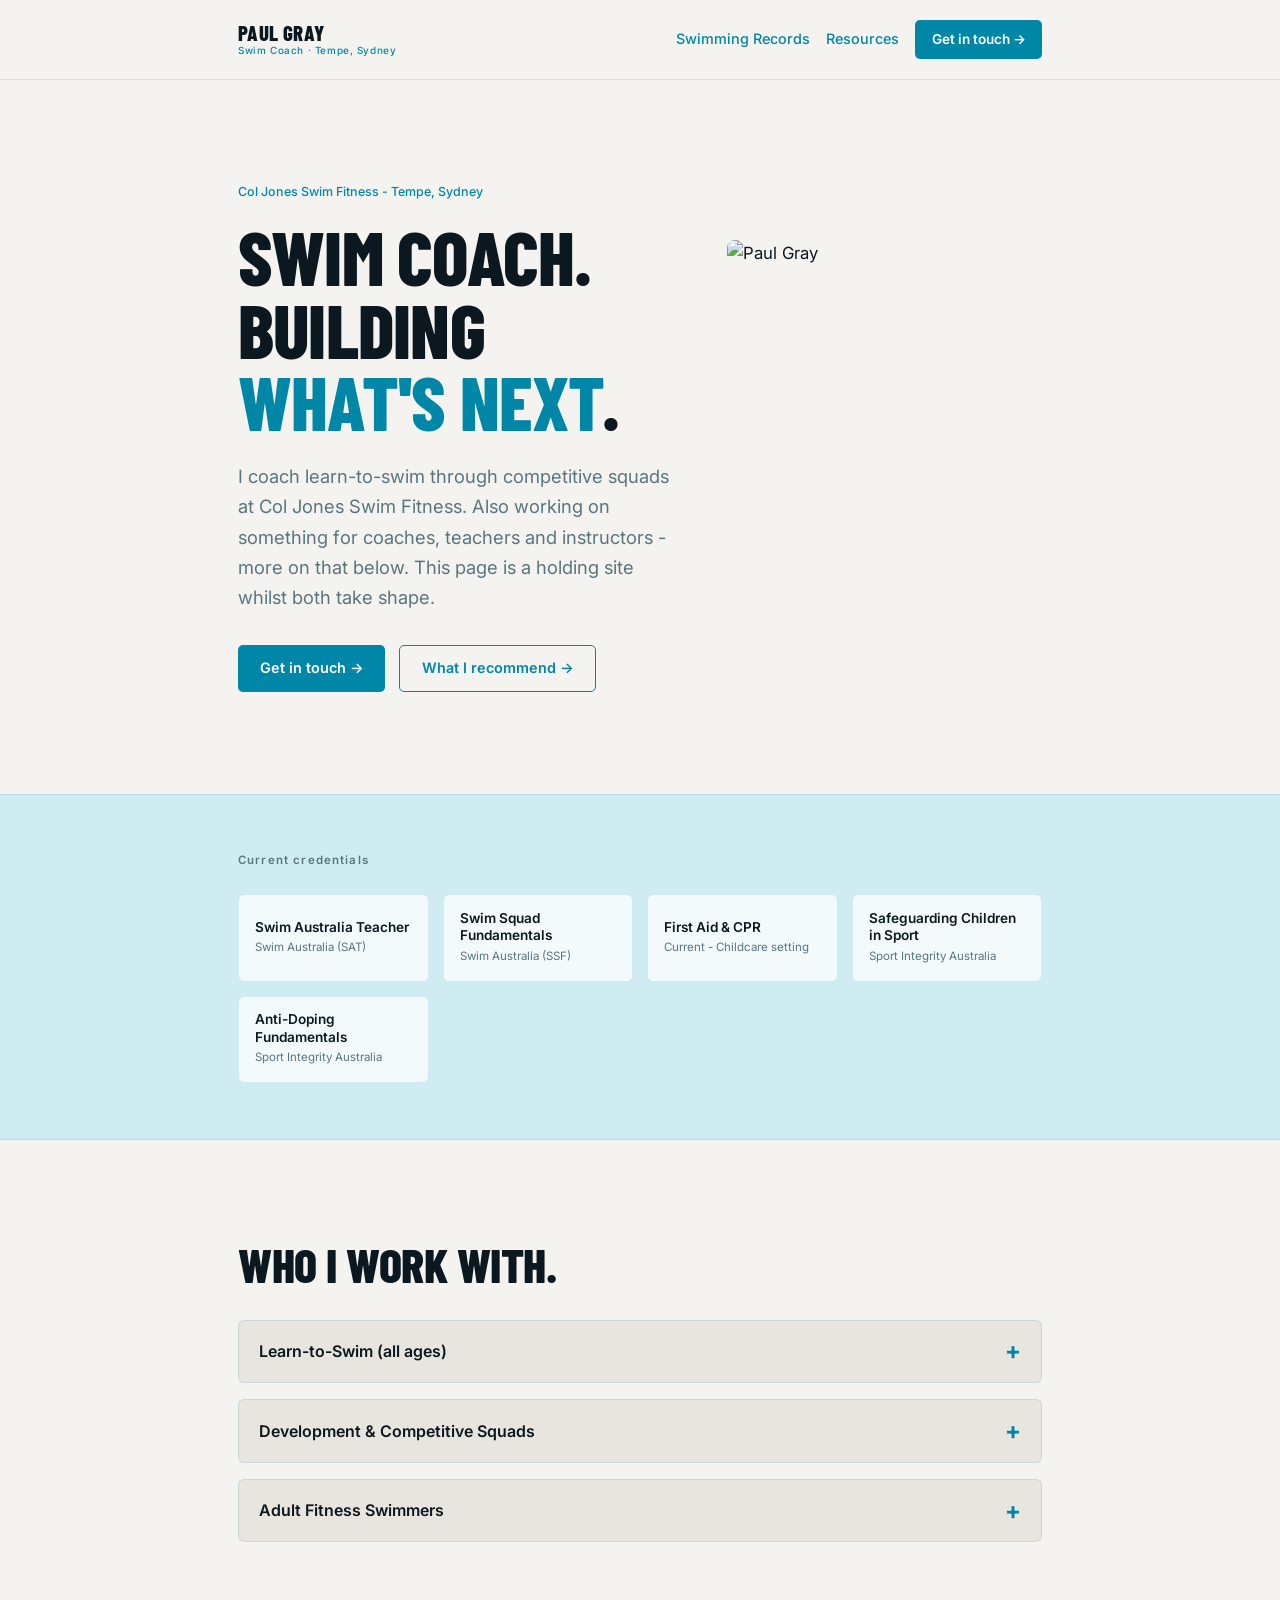
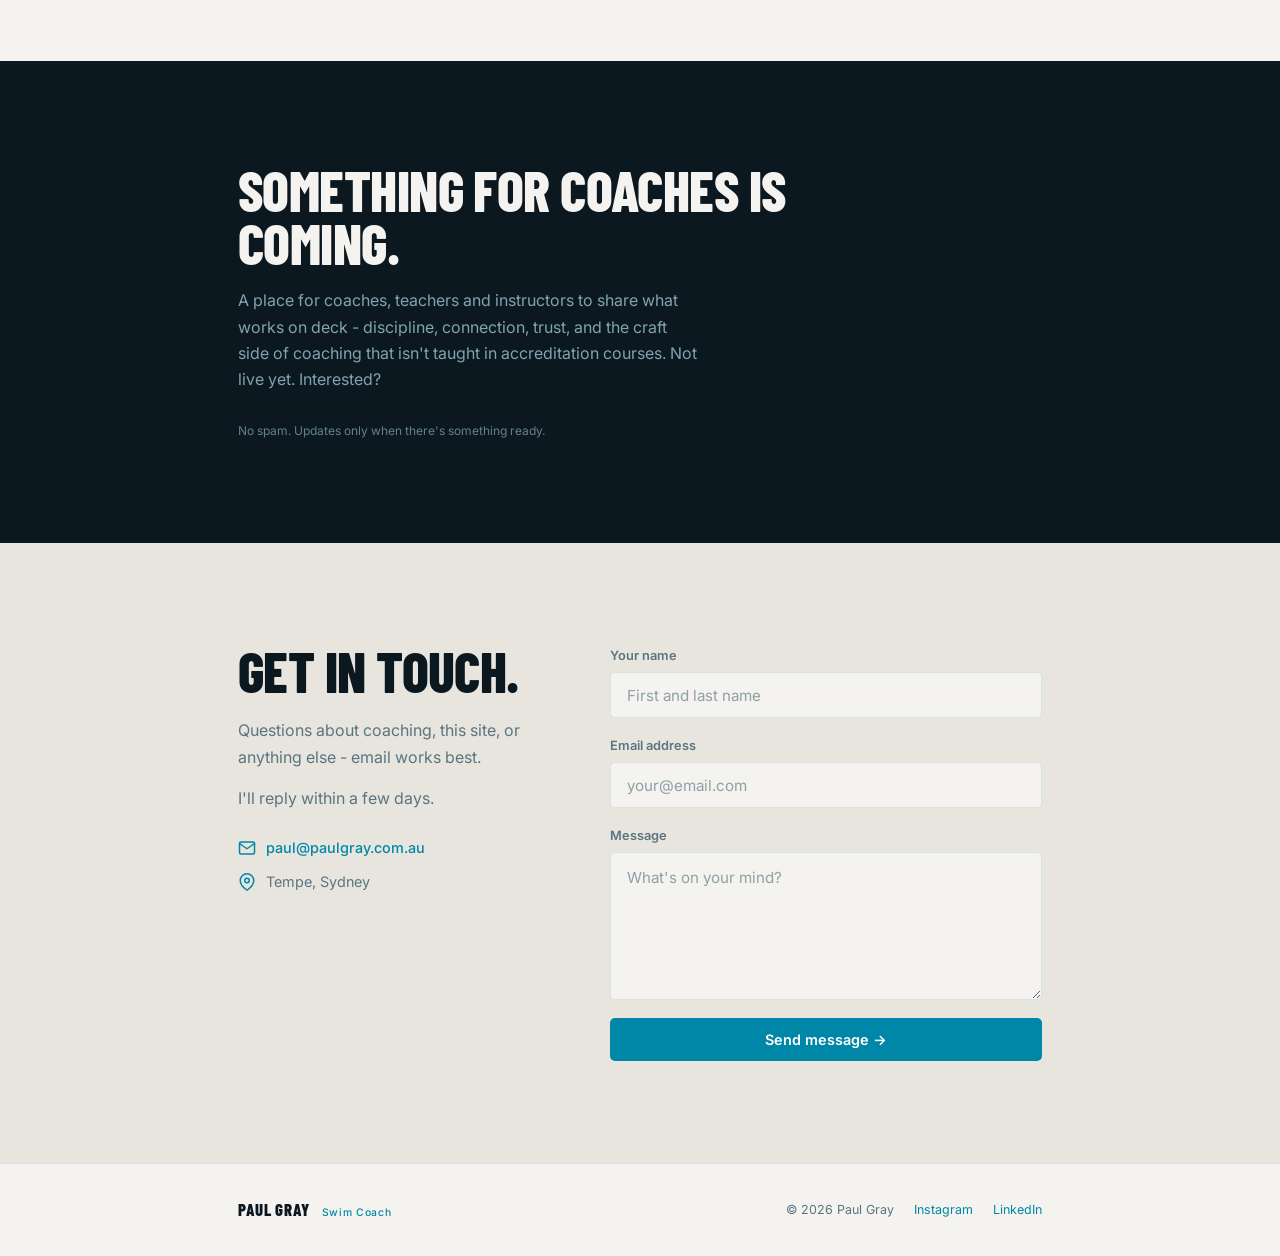
==== commit ebc9e0c0: "Replace em dashes and rename 'World Records' to 'Swimming Records' - Changed 'World Records' to 'Swi" ====
--- a/index.html
+++ b/index.html
@@ -3,7 +3,7 @@
 <head>
   <meta charset="UTF-8">
   <meta name="viewport" content="width=device-width, initial-scale=1.0">
-  <meta name="description" content="Paul Gray — swim coach at Col Jones Swim Fitness, Tempe, Sydney. Get in touch, or find out about a coach community in the works.">
+  <meta name="description" content="Paul Gray - swim coach at Col Jones Swim Fitness, Tempe, Sydney. Get in touch, or find out about a coach community in the works.">
   <meta name="theme-color" content="#F4F3EF" media="(prefers-color-scheme: light)">
   <meta name="theme-color" content="#0C1820" media="(prefers-color-scheme: dark)">
   <title>Paul Gray | Swim Coach · Tempe, Sydney</title>
@@ -16,12 +16,12 @@
 
   <header class="nav" role="banner">
     <div class="container nav__inner">
-      <a href="index.html" class="nav__logo" aria-label="Paul Gray — home">
+      <a href="index.html" class="nav__logo" aria-label="Paul Gray - home">
         Paul Gray
         <span>Swim Coach · Tempe, Sydney</span>
       </a>
       <nav style="display: flex; gap: 1rem; align-items: center;">
-        <a href="records.html" style="color: var(--col-water); text-decoration: none; font-size: 0.9rem; font-weight: 500;">World Records</a>
+        <a href="records.html" style="color: var(--col-water); text-decoration: none; font-size: 0.9rem; font-weight: 500;">Swimming Records</a>
         <a href="resources.html" style="color: var(--col-water); text-decoration: none; font-size: 0.9rem; font-weight: 500;">Resources</a>
         <a href="#contact" class="btn btn--primary nav__cta">Get in touch →</a>
       </nav>
@@ -34,11 +34,11 @@
     <section class="hero" aria-label="Introduction">
       <div class="container hero__inner">
         <div>
-          <p class="hero__eyebrow">Col Jones Swim Fitness — Tempe, Sydney</p>
+          <p class="hero__eyebrow">Col Jones Swim Fitness - Tempe, Sydney</p>
           <h1 class="hero__headline">Swim coach.<br>Building <em>what's next</em>.</h1>
           <p class="hero__body">
             I coach learn-to-swim through competitive squads at Col Jones Swim Fitness.
-            Also working on something for coaches, teachers and instructors —
+            Also working on something for coaches, teachers and instructors -
             more on that below. This page is a holding site whilst both take shape.
           </p>
           <div class="hero__actions">
@@ -70,7 +70,7 @@
           <li class="cred-badge">
             <div>
               <strong class="cred-badge__name">First Aid &amp; CPR</strong>
-              <span class="cred-badge__issuer">Current — Childcare setting</span>
+              <span class="cred-badge__issuer">Current - Childcare setting</span>
             </div>
           </li>
           <li class="cred-badge">
@@ -97,7 +97,7 @@
         <details class="accordion-item">
           <summary class="accordion-header">Learn-to-Swim (all ages)</summary>
           <div class="accordion-content">
-            <p>From water familiarisation through to confident freestyle, backstroke, breaststroke and butterfly. I work with children and adults at all stages — whether it's your first time in the pool or you're refining technique after years away.</p>
+            <p>From water familiarisation through to confident freestyle, backstroke, breaststroke and butterfly. I work with children and adults at all stages - whether it's your first time in the pool or you're refining technique after years away.</p>
           </div>
         </details>
 
@@ -123,7 +123,7 @@
         <h2 class="teaser__heading">Something for coaches is coming.</h2>
         <p class="teaser__sub">
           A place for coaches, teachers and instructors to share what works
-          on deck — discipline, connection, trust, and the craft side of coaching that
+          on deck - discipline, connection, trust, and the craft side of coaching that
           isn't taught in accreditation courses. Not live yet. Interested?
         </p>
 
@@ -139,7 +139,7 @@
 
         <div class="contact__info">
           <h2 id="contact-heading">Get in touch.</h2>
-          <p>Questions about coaching, this site, or anything else — email works best.</p>
+          <p>Questions about coaching, this site, or anything else - email works best.</p>
           <p>I'll reply within a few days.</p>
           <div class="contact__details">
             <div class="contact__detail">
@@ -163,7 +163,7 @@
           <form class="contact-form" id="contactForm">
             <input type="hidden" name="access_key" value="REPLACE_WITH_WEB3FORMS_ACCESS_KEY">
             <input type="hidden" name="subject" value="New enquiry from paulgray.com.au">
-            <input type="hidden" name="from_name" value="Paul Gray site — contact form">
+            <input type="hidden" name="from_name" value="Paul Gray site - contact form">
 
             <input type="checkbox" name="botcheck" class="form-honeypot" tabindex="-1" autocomplete="off">
 
@@ -226,14 +226,14 @@
 
           if (result.success) {
             contactForm.closest('.contact__form-wrapper').innerHTML =
-              '<div class="form-success-block"><p class="form-success">Received — I\'ll be in touch soon. 👋</p></div>';
+              '<div class="form-success-block"><p class="form-success">Received - I\'ll be in touch soon. 👋</p></div>';
           } else {
             throw new Error(result.message || 'Submission failed');
           }
         } catch (err) {
           submitBtn.textContent = originalText;
           submitBtn.disabled = false;
-          alert('Something went wrong — please email directly at paul@paulgray.com.au');
+          alert('Something went wrong - please email directly at paul@paulgray.com.au');
         }
       });
     }
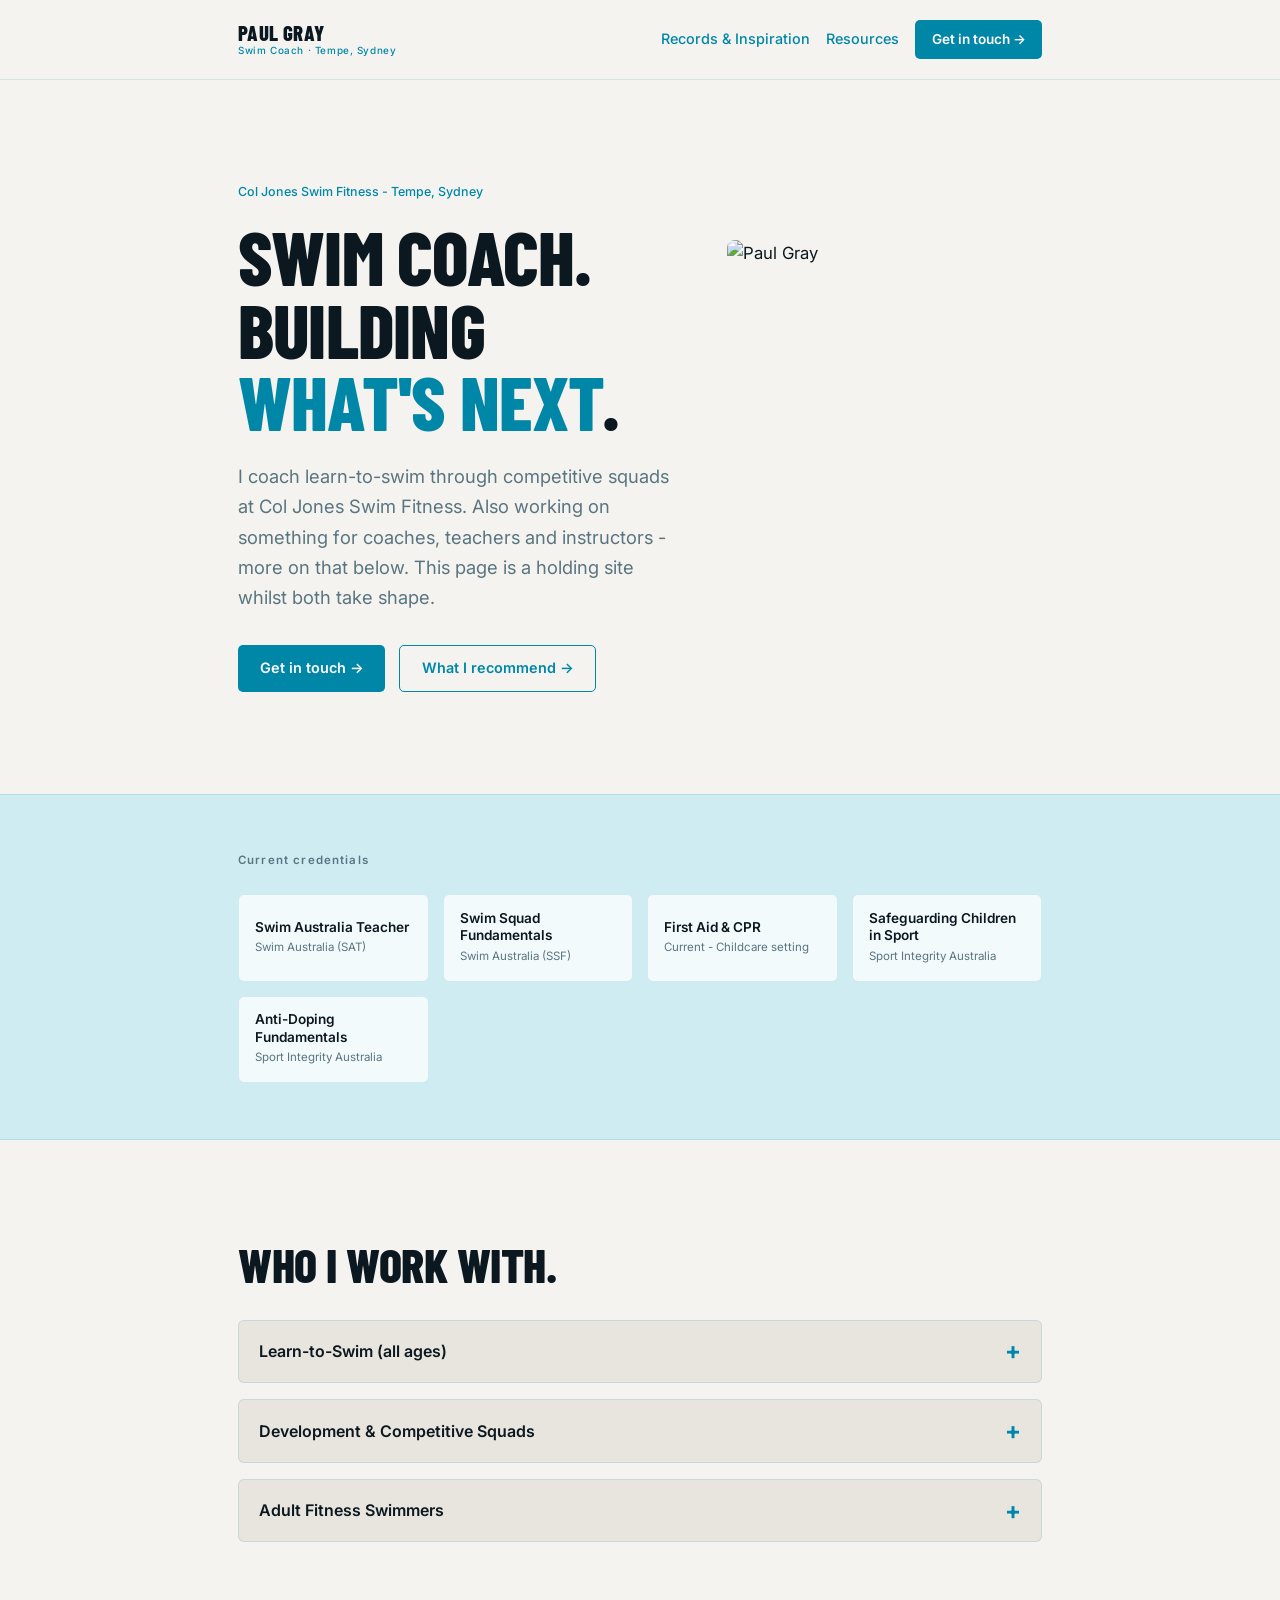
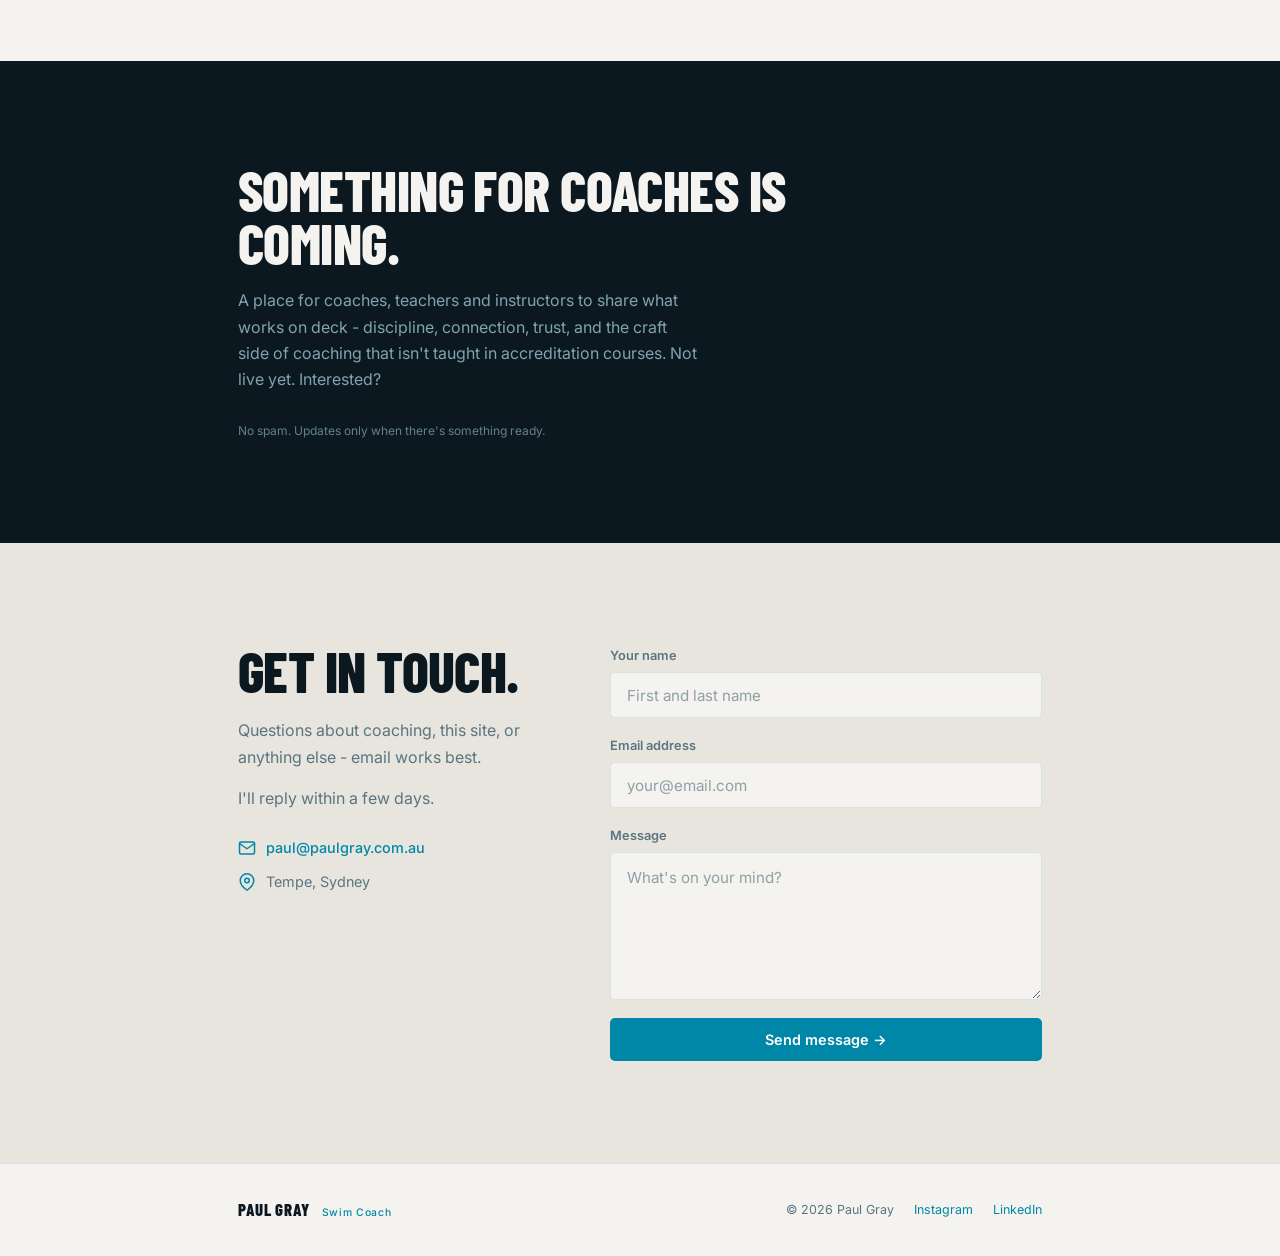
==== commit e5e567e6: "Transform records page into inspiration mini-hub & establish brand bible Major updates: - Records pa" ====
--- a/index.html
+++ b/index.html
@@ -21,7 +21,7 @@
         <span>Swim Coach · Tempe, Sydney</span>
       </a>
       <nav style="display: flex; gap: 1rem; align-items: center;">
-        <a href="records.html" style="color: var(--col-water); text-decoration: none; font-size: 0.9rem; font-weight: 500;">Swimming Records</a>
+        <a href="records.html" style="color: var(--col-water); text-decoration: none; font-size: 0.9rem; font-weight: 500;">Records & Inspiration</a>
         <a href="resources.html" style="color: var(--col-water); text-decoration: none; font-size: 0.9rem; font-weight: 500;">Resources</a>
         <a href="#contact" class="btn btn--primary nav__cta">Get in touch →</a>
       </nav>
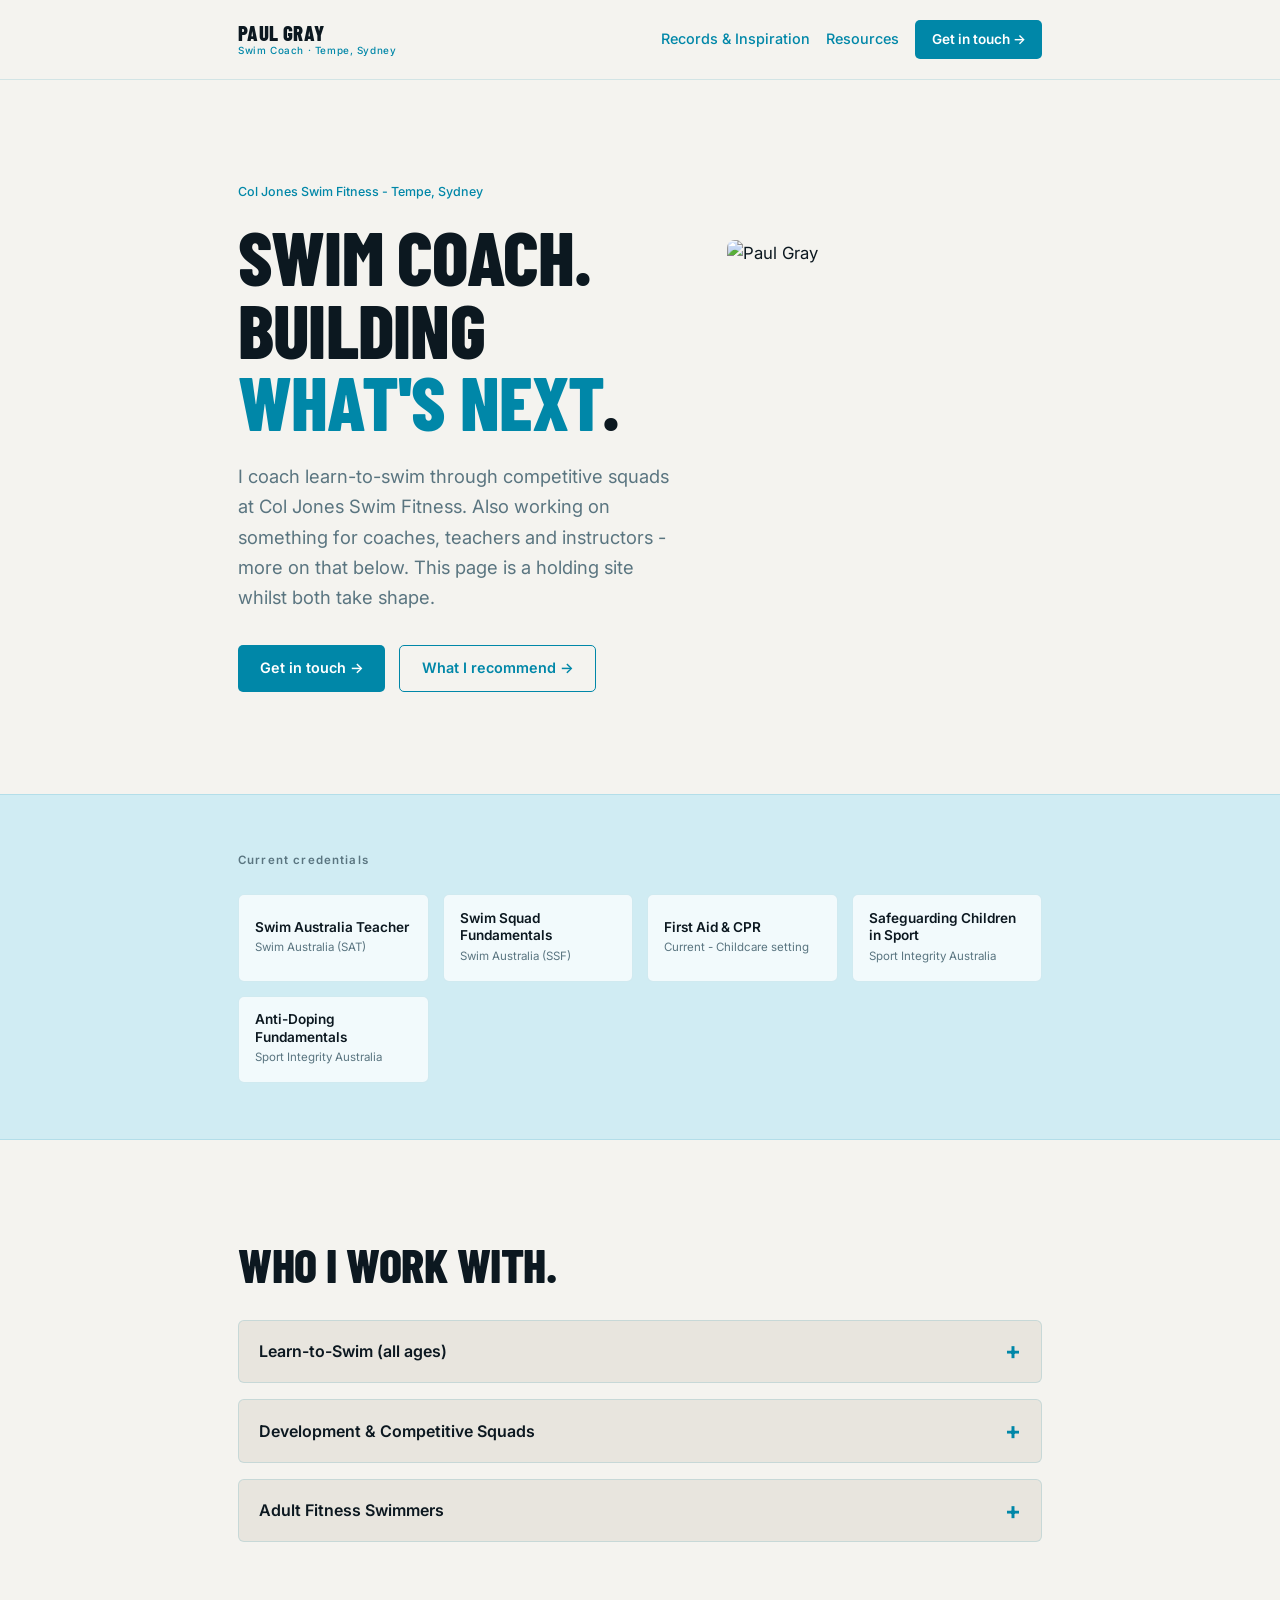
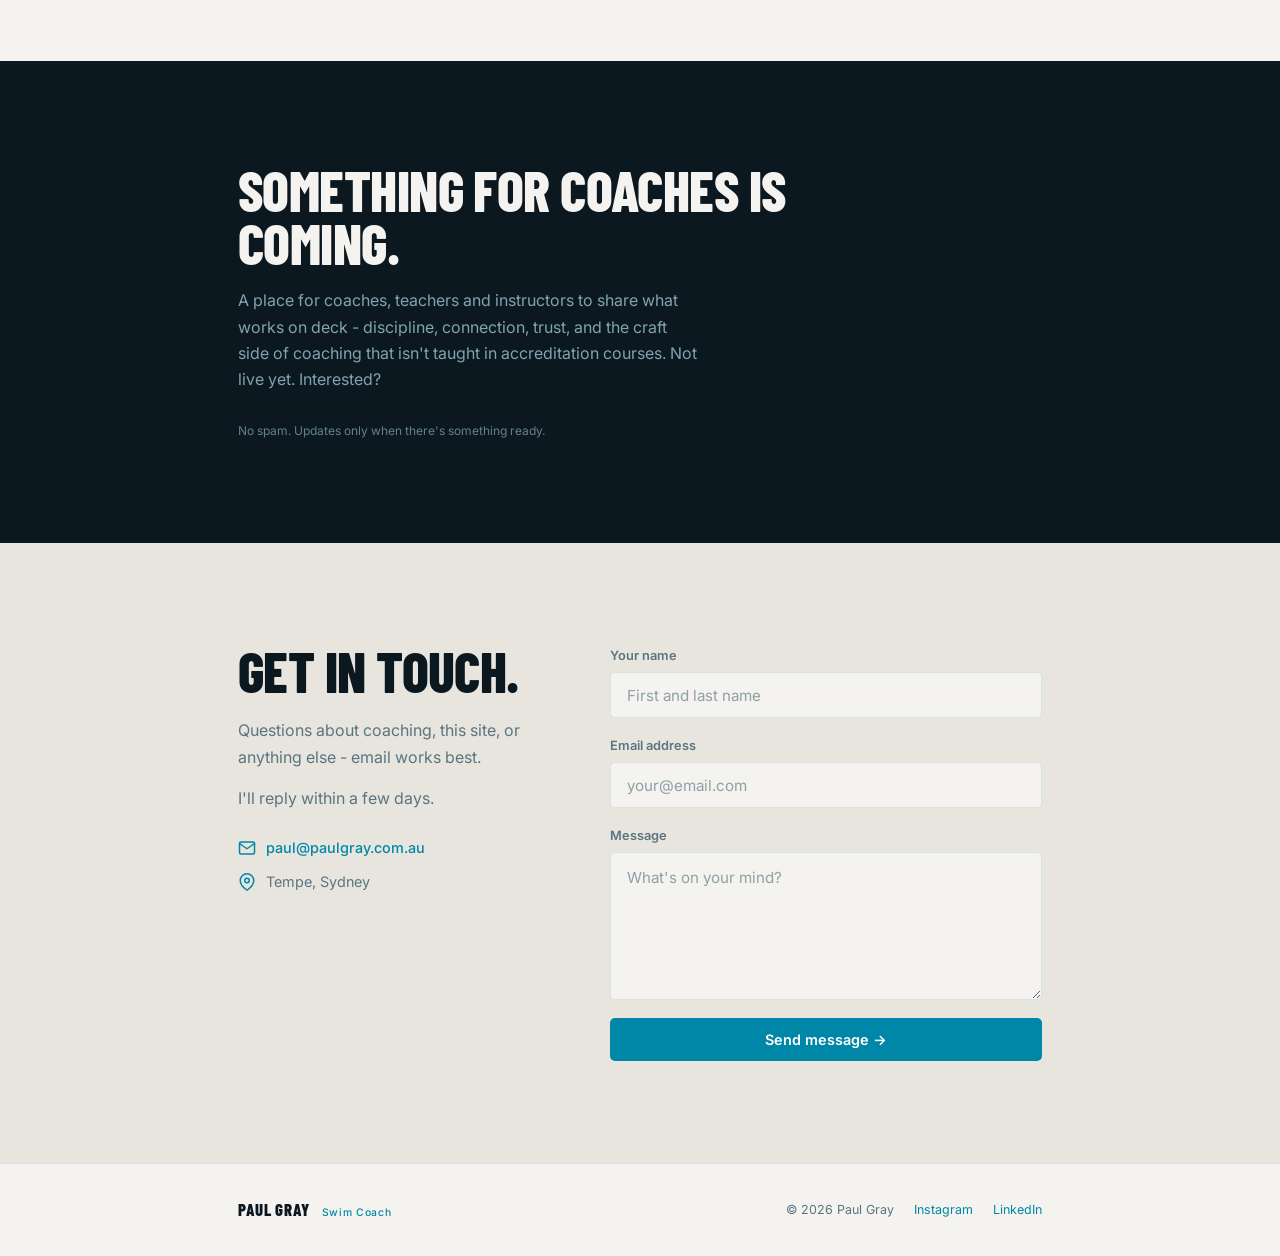
==== commit cd90baf5: "Add Phase 1 polish: animations, lazy loading, and parallax effects Enhancements: - AOS (Animate on S" ====
--- a/index.html
+++ b/index.html
@@ -239,5 +239,31 @@
     }
   </script>
 
+  <!-- Subtle Parallax Effect for Hero Image -->
+  <script>
+    (function() {
+      const heroImage = document.querySelector('.hero__image');
+      if (!heroImage) return;
+
+      let ticking = false;
+
+      function updateParallax() {
+        const scrolled = window.pageYOffset;
+        const parallaxSpeed = 0.3;
+        heroImage.style.transform = `translateY(${scrolled * parallaxSpeed}px)`;
+        ticking = false;
+      }
+
+      function requestTick() {
+        if (!ticking) {
+          requestAnimationFrame(updateParallax);
+          ticking = true;
+        }
+      }
+
+      window.addEventListener('scroll', requestTick, { passive: true });
+    })();
+  </script>
+
 </body>
 </html>
--- a/style.css
+++ b/style.css
@@ -156,6 +156,8 @@
 .hero__image {
   width: 100%; max-width: 320px; aspect-ratio: 4 / 5; object-fit: cover; border-radius: 8px;
   margin-inline: auto;
+  will-change: transform;
+  transition: transform 0.1s ease-out;
 }
 @media (min-width: 700px) { .hero__image { margin-inline: 0; max-width: none; } }
 .hero__eyebrow {
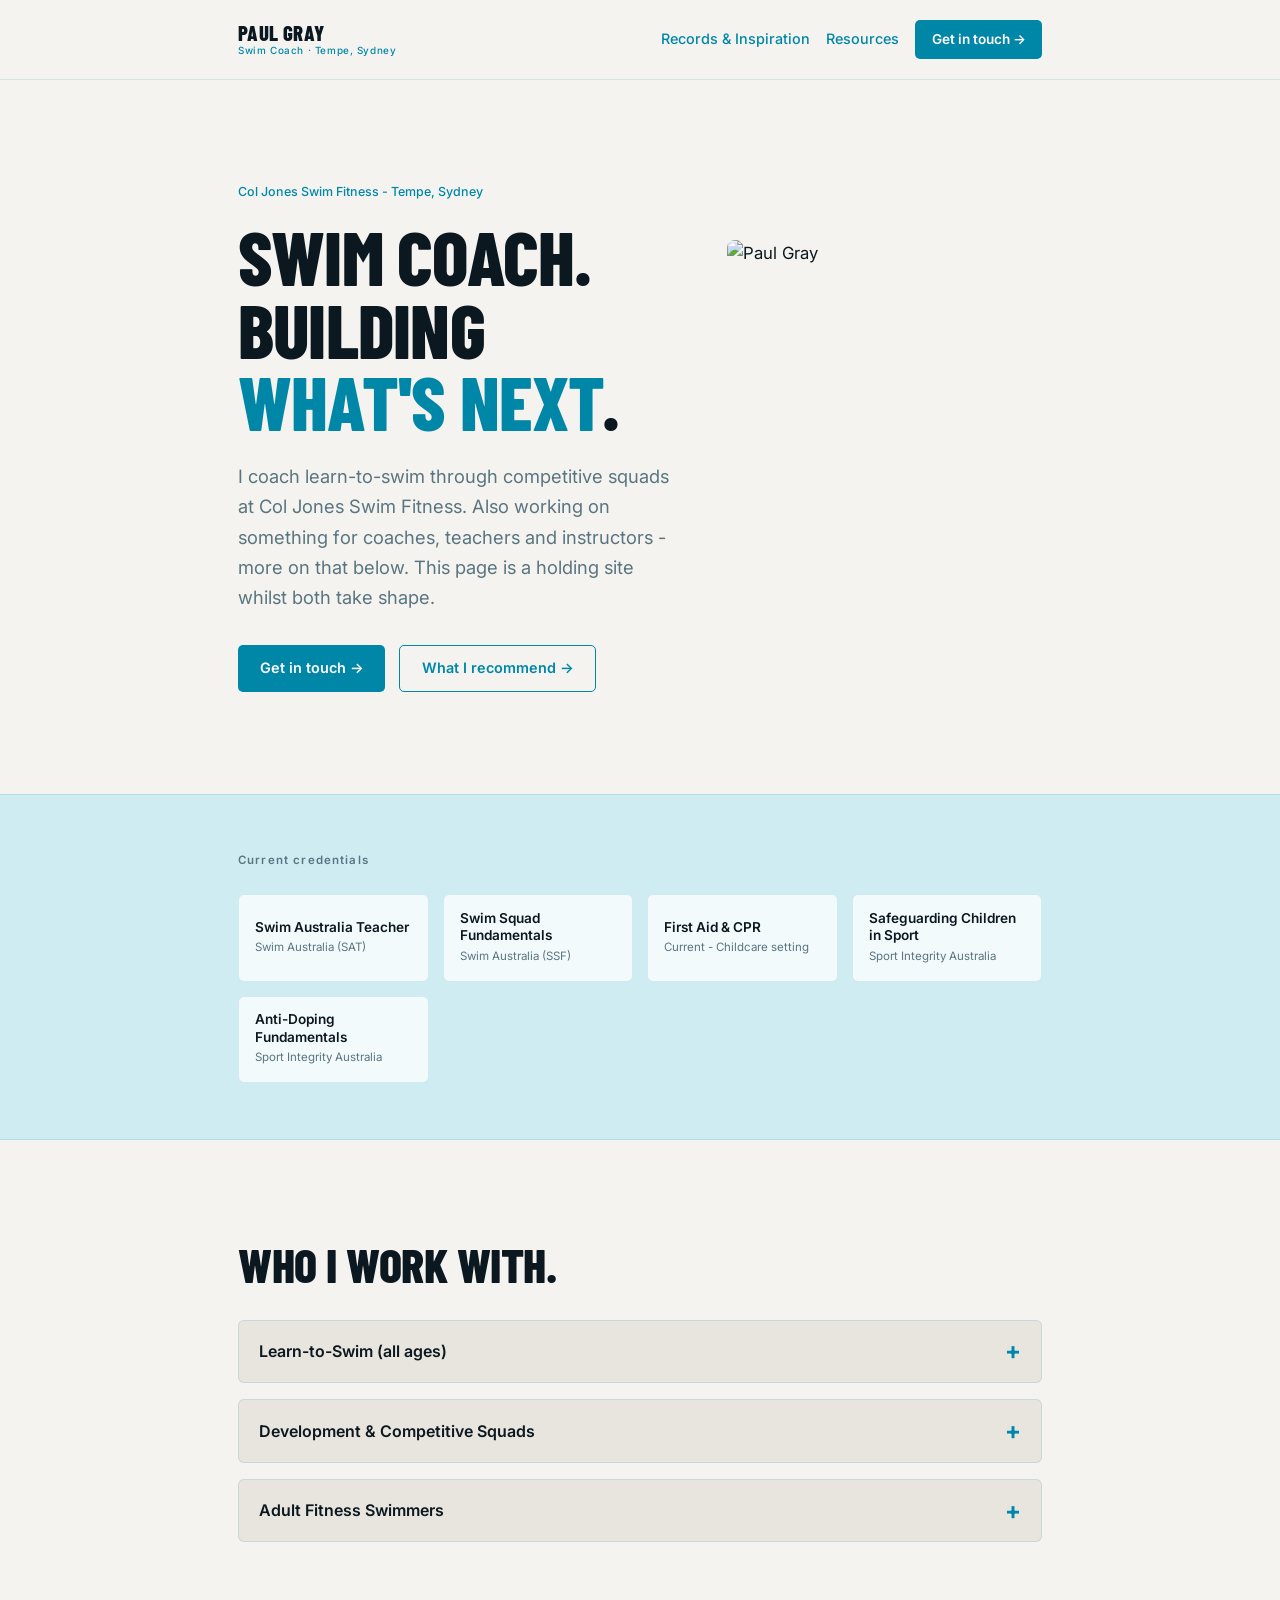
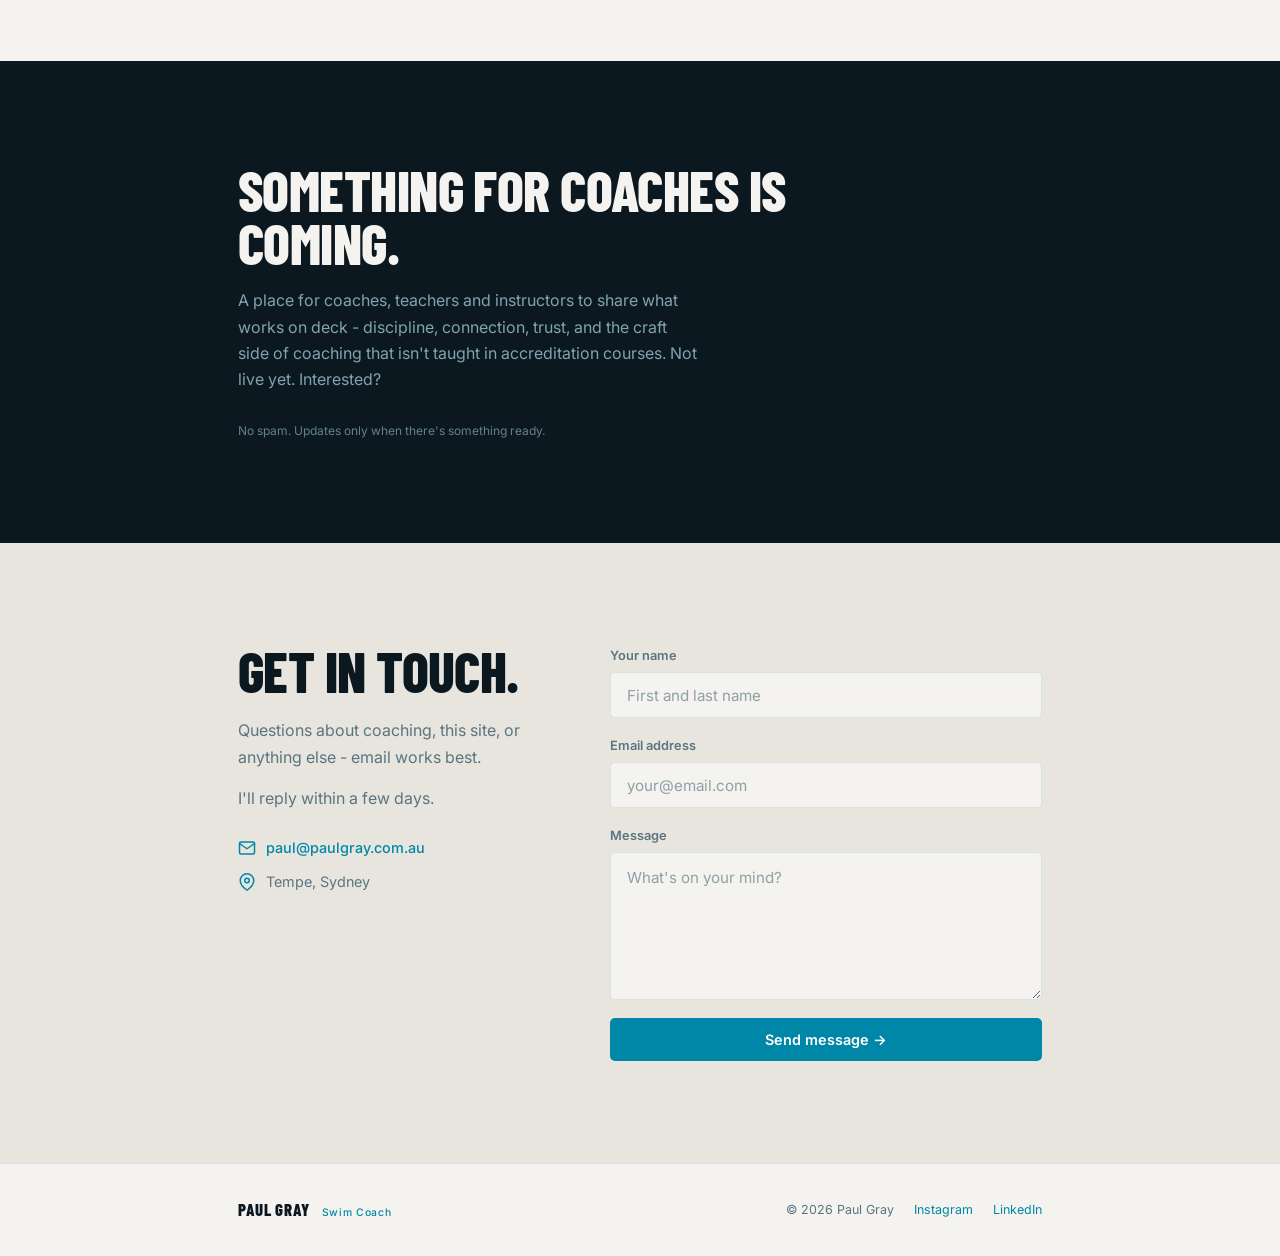
==== commit 9e3feb2a: "Remove parallax effect from hero image - felt awkward" ====
--- a/index.html
+++ b/index.html
@@ -239,31 +239,5 @@
     }
   </script>
 
-  <!-- Subtle Parallax Effect for Hero Image -->
-  <script>
-    (function() {
-      const heroImage = document.querySelector('.hero__image');
-      if (!heroImage) return;
-
-      let ticking = false;
-
-      function updateParallax() {
-        const scrolled = window.pageYOffset;
-        const parallaxSpeed = 0.3;
-        heroImage.style.transform = `translateY(${scrolled * parallaxSpeed}px)`;
-        ticking = false;
-      }
-
-      function requestTick() {
-        if (!ticking) {
-          requestAnimationFrame(updateParallax);
-          ticking = true;
-        }
-      }
-
-      window.addEventListener('scroll', requestTick, { passive: true });
-    })();
-  </script>
-
 </body>
 </html>
--- a/style.css
+++ b/style.css
@@ -156,8 +156,6 @@
 .hero__image {
   width: 100%; max-width: 320px; aspect-ratio: 4 / 5; object-fit: cover; border-radius: 8px;
   margin-inline: auto;
-  will-change: transform;
-  transition: transform 0.1s ease-out;
 }
 @media (min-width: 700px) { .hero__image { margin-inline: 0; max-width: none; } }
 .hero__eyebrow {
